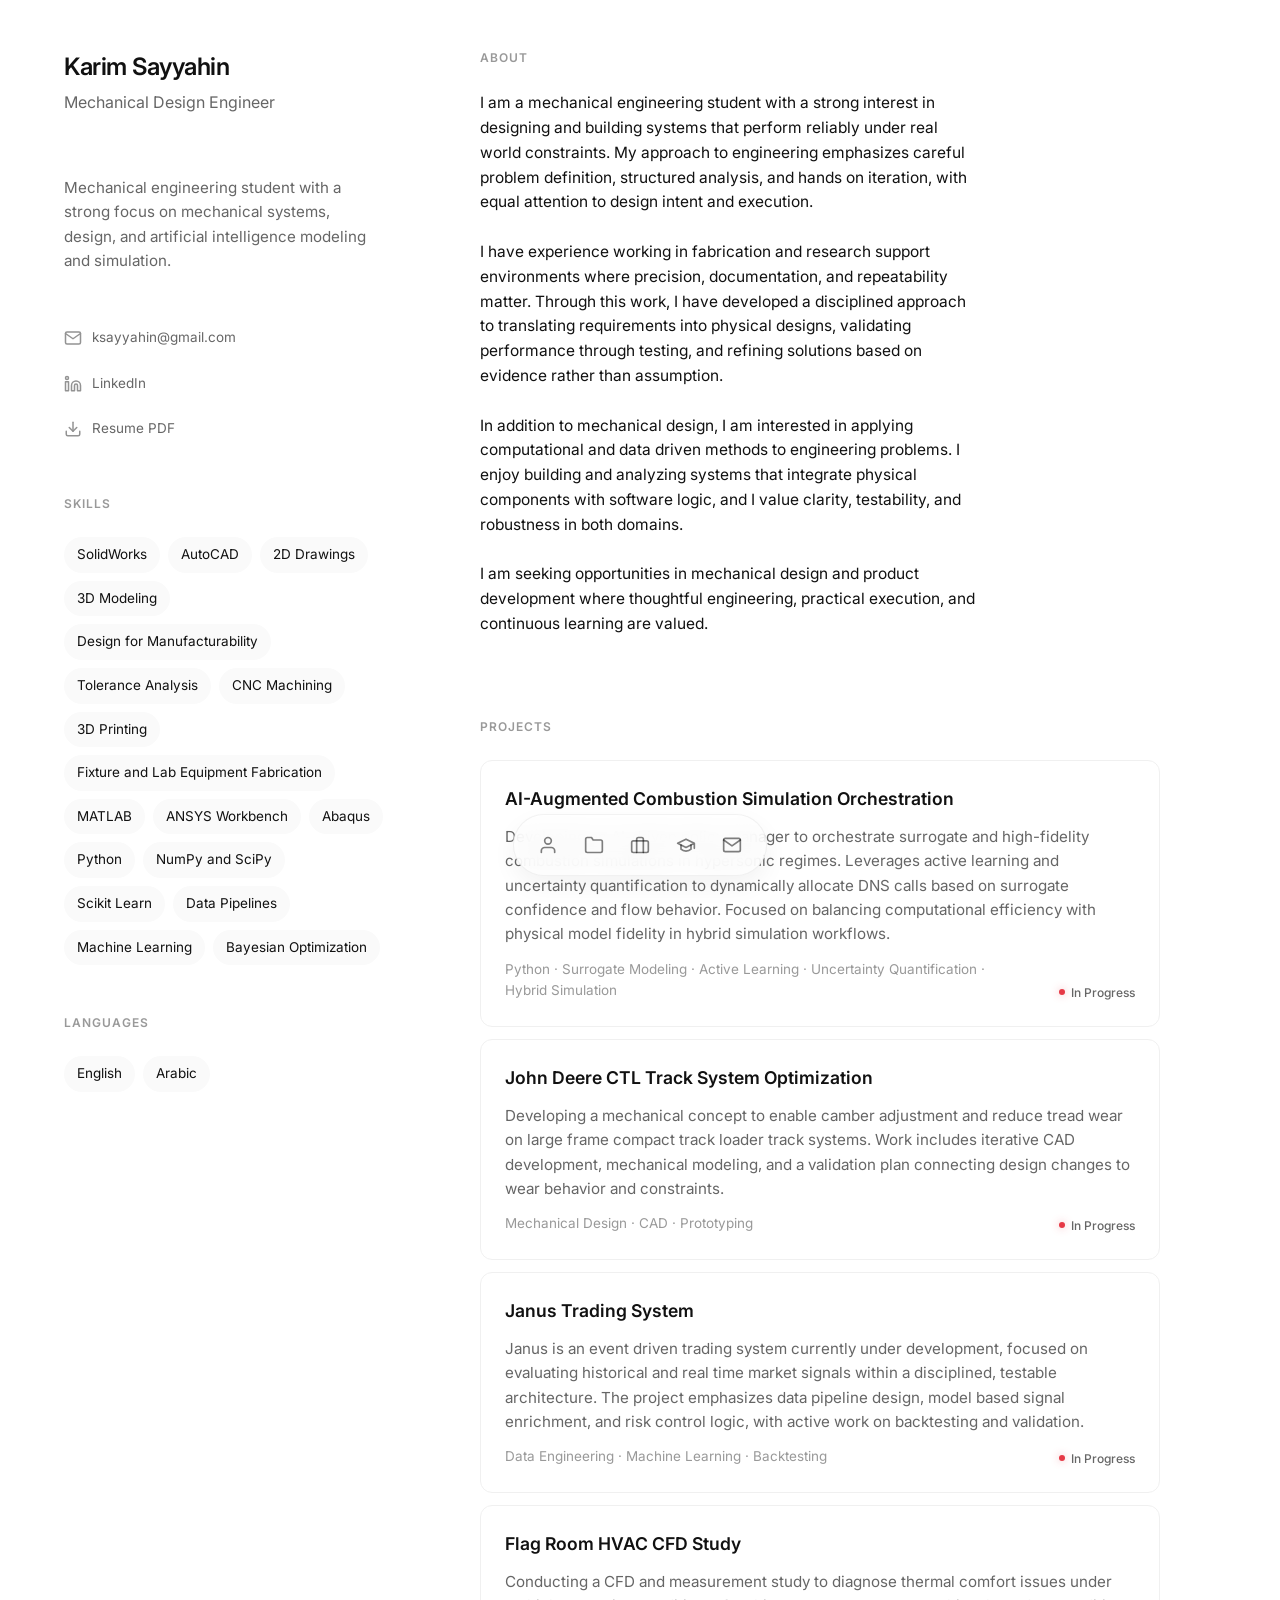
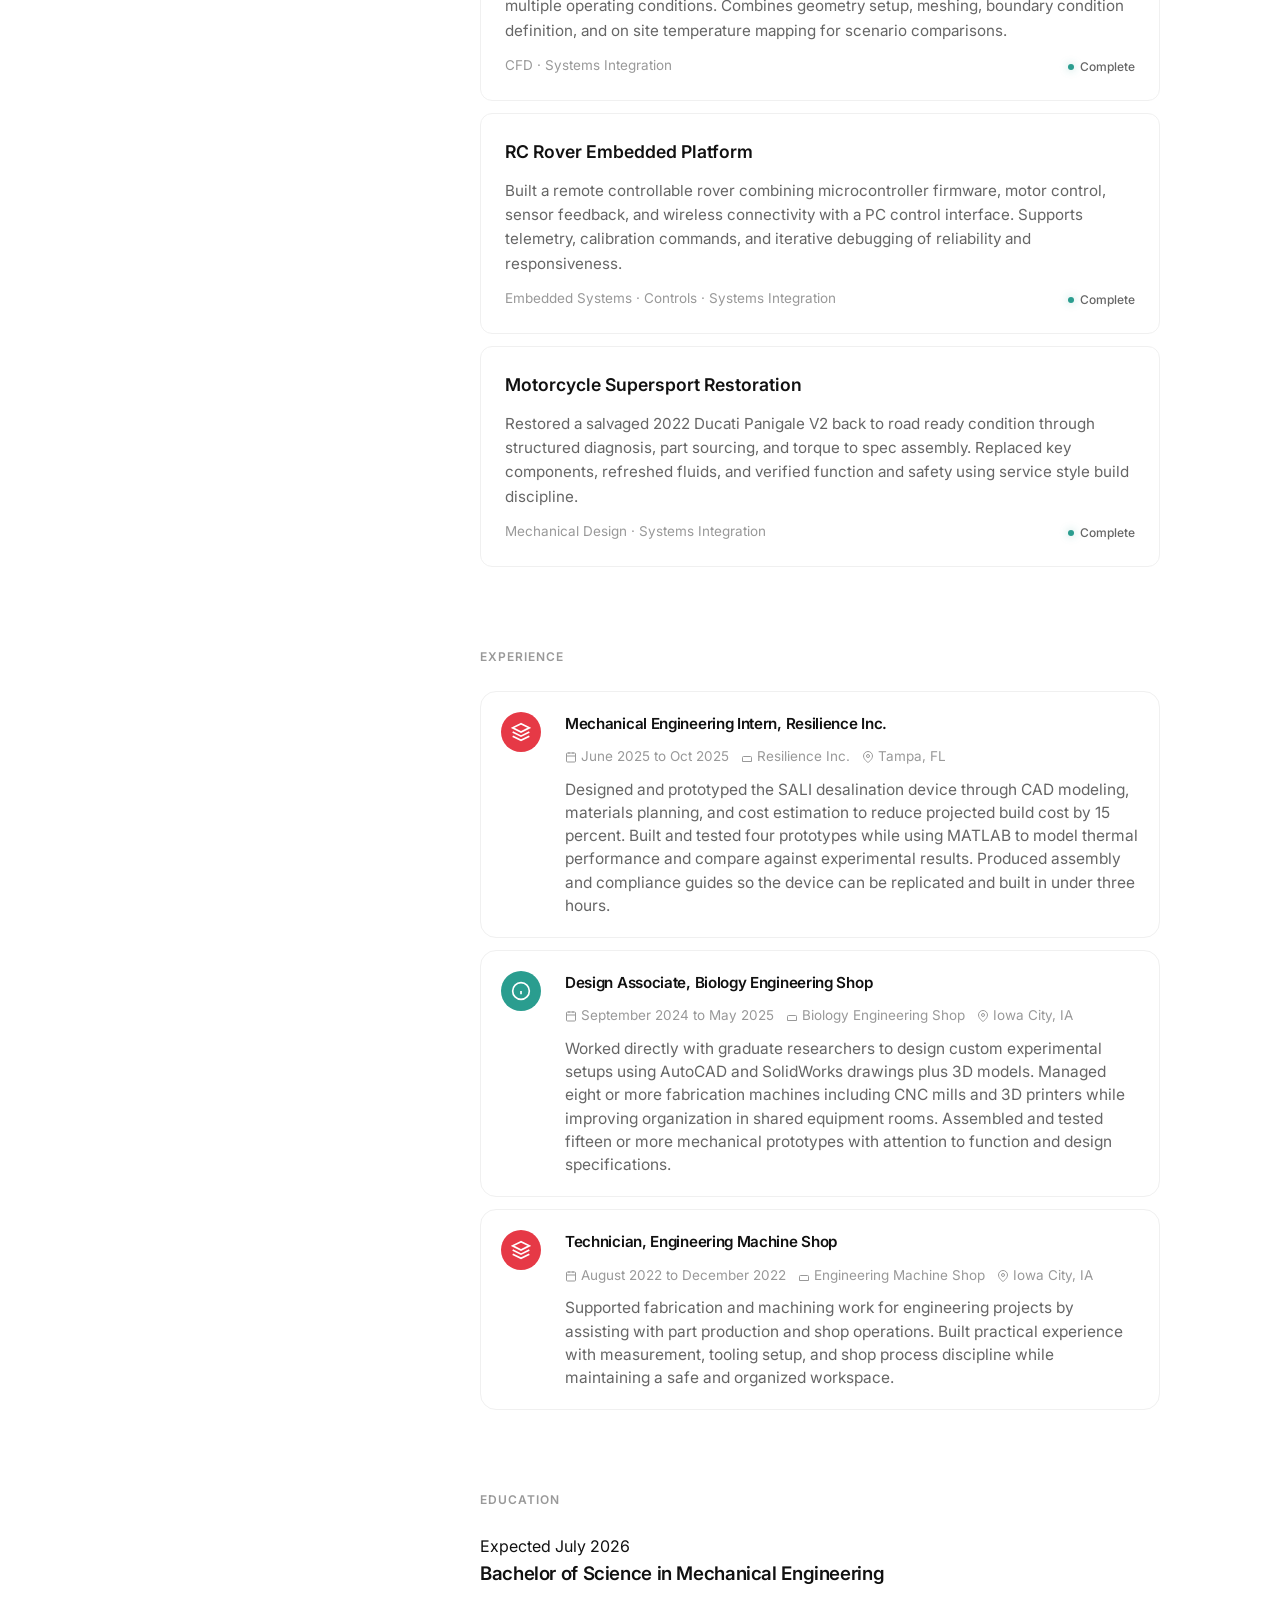
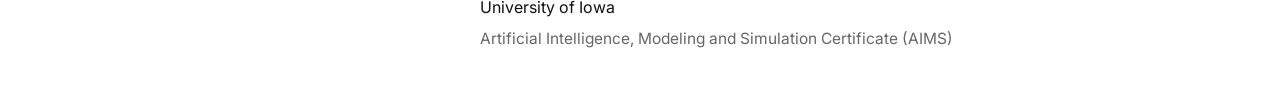
==== index.html @ ca42a752 "feat: add Janus Trading System project page" ====
<!DOCTYPE html>
<html lang="en">

<head>
  <meta charset="UTF-8">
  <meta name="viewport" content="width=device-width, initial-scale=1.0">
  <title>Karim Sayyahin | Mechanical Engineering Portfolio</title>


  <link rel="preconnect" href="https://fonts.googleapis.com">
  <link rel="preconnect" href="https://fonts.gstatic.com" crossorigin>


  <link href="https://fonts.googleapis.com/css2?family=Inter:wght@400;500;600&display=swap" rel="stylesheet">


  <link rel="icon" type="image/x-icon" href="favicon.ico">
  <link rel="icon" type="image/png" sizes="32x32" href="favicon-32.png">
  <link rel="apple-touch-icon" href="apple-touch-icon.png">

  <link rel="stylesheet" href="css/styles.css">
</head>

<body>

  <div class="container">


    <header class="sidebar">
      <div class="profile-header">
        <h1>Karim Sayyahin</h1>
        <p class="profile-role">Mechanical Design Engineer</p>
      </div>

      <p class="profile-bio">
        Mechanical engineering student with a strong focus on mechanical systems, design, and artificial intelligence
        modeling and simulation.
      </p>


      <nav class="nav-links">
        <a href="mailto:ksayyahin@gmail.com" class="nav-item">
          <svg viewBox="0 0 24 24" fill="none" stroke="currentColor" stroke-width="2" stroke-linecap="round"
            stroke-linejoin="round">
            <path d="M4 4h16c1.1 0 2 .9 2 2v12c0 1.1-.9 2-2 2H4c-1.1 0-2-.9-2-2V6c0-1.1.9-2 2-2z"></path>
            <polyline points="22,6 12,13 2,6"></polyline>
          </svg>
          ksayyahin@gmail.com
        </a>
        <a href="https://www.linkedin.com/in/karim-sayyahin-71105028a" class="nav-item">
          <svg viewBox="0 0 24 24" fill="none" stroke="currentColor" stroke-width="2" stroke-linecap="round"
            stroke-linejoin="round">
            <path d="M16 8a6 6 0 0 1 6 6v7h-4v-7a2 2 0 0 0-2-2 2 2 0 0 0-2 2v7h-4v-7a6 6 0 0 1 6-6z"></path>
            <rect x="2" y="9" width="4" height="12"></rect>
            <circle cx="4" cy="4" r="2"></circle>
          </svg>
          LinkedIn
        </a>

        <a href="Karim_Sayyahin_Resume.pdf" class="nav-item" download>
          <svg viewBox="0 0 24 24" fill="none" stroke="currentColor" stroke-width="2" stroke-linecap="round"
            stroke-linejoin="round">
            <path d="M21 15v4a2 2 0 0 1-2 2H5a2 2 0 0 1-2-2v-4"></path>
            <polyline points="7 10 12 15 17 10"></polyline>
            <line x1="12" y1="15" x2="12" y2="3"></line>
          </svg>
          Resume PDF
        </a>
      </nav>


      <div class="skills-section">
        <h3 class="section-title">Skills</h3>
        <div class="tags-wrapper">
          <span class="tag">SolidWorks</span>
          <span class="tag">AutoCAD</span>
          <span class="tag">2D Drawings</span>
          <span class="tag">3D Modeling</span>
          <span class="tag">Design for Manufacturability</span>
          <span class="tag">Tolerance Analysis</span>
          <span class="tag">CNC Machining</span>
          <span class="tag">3D Printing</span>
          <span class="tag">Fixture and Lab Equipment Fabrication</span>
          <span class="tag">MATLAB</span>
          <span class="tag">ANSYS Workbench</span>
          <span class="tag">Abaqus</span>
          <span class="tag">Python</span>
          <span class="tag">NumPy and SciPy</span>
          <span class="tag">Scikit Learn</span>
          <span class="tag">Data Pipelines</span>
          <span class="tag">Machine Learning</span>
          <span class="tag">Bayesian Optimization</span>
        </div>
      </div>


      <div class="skills-section">
        <h3 class="section-title">Languages</h3>
        <div class="tags-wrapper">
          <span class="tag">English</span>
          <span class="tag">Arabic</span>
        </div>
      </div>
    </header>



    <main class="main-content">


      <section id="intro">
        <h3 class="section-title">About</h3>
        <p class="intro-lead">
          I am a mechanical engineering student with a strong interest in designing and building systems that perform
          reliably under real world constraints. My approach to engineering emphasizes careful problem definition,
          structured analysis, and hands on iteration, with equal attention to design intent and execution.<br><br>I
          have experience working in fabrication and research support environments where precision, documentation, and
          repeatability matter. Through this work, I have developed a disciplined approach to translating requirements
          into physical designs, validating performance through testing, and refining solutions based on evidence rather
          than assumption.<br><br>In addition to mechanical design, I am interested in applying computational and data
          driven methods to engineering problems. I enjoy building and analyzing systems that integrate physical
          components with software logic, and I value clarity, testability, and robustness in both domains.<br><br>I am
          seeking opportunities in mechanical design and product development where thoughtful engineering, practical
          execution, and continuous learning are valued.
        </p>
      </section>


      <section id="projects">
        <h3 class="section-title">Projects</h3>

        <div class="projects-grid">

          <a href="/projects/ai-combustion-orchestration" class="project-card">
            <div class="project-header">
              <span class="project-title">AI-Augmented Combustion Simulation Orchestration</span>
              <span class="project-year"></span>
            </div>
            <p class="project-desc">Developing an AI-driven policy manager to orchestrate surrogate and high-fidelity
              combustion simulations in hypersonic regimes. Leverages active learning and uncertainty quantification to
              dynamically allocate DNS calls based on surrogate confidence and flow behavior. Focused on balancing
              computational efficiency with physical model fidelity in hybrid simulation workflows.</p>
            <div class="project-tags">Python · Surrogate Modeling · Active Learning · Uncertainty Quantification ·
              Hybrid Simulation</div>
            <div class="project-status status-progress">
              <span class="status-dot"></span>
              In Progress
            </div>
          </a>

          <a href="#" class="project-card">
            <div class="project-header">
              <span class="project-title">John Deere CTL Track System Optimization</span>
              <span class="project-year"></span>
            </div>
            <p class="project-desc">Developing a mechanical concept to enable camber adjustment and reduce tread wear on
              large frame compact track loader track systems. Work includes iterative CAD development, mechanical
              modeling, and a validation plan connecting design changes to wear behavior and constraints.</p>
            <div class="project-tags">Mechanical Design · CAD · Prototyping</div>
            <div class="project-status status-progress">
              <span class="status-dot"></span>
              In Progress
            </div>
          </a>


          <a href="/projects/janus-trading-system" class="project-card">
            <div class="project-header">
              <span class="project-title">Janus Trading System</span>
              <span class="project-year"></span>
            </div>
            <p class="project-desc">Janus is an event driven trading system currently under development, focused on
              evaluating historical and real time market signals within a disciplined, testable architecture. The
              project emphasizes data pipeline design, model based signal enrichment, and risk control logic, with
              active work on backtesting and validation.</p>
            <div class="project-tags">Data Engineering · Machine Learning · Backtesting</div>
            <div class="project-status status-progress">
              <span class="status-dot"></span>
              In Progress
            </div>
          </a>




          <a href="#" class="project-card">
            <div class="project-header">
              <span class="project-title">Flag Room HVAC CFD Study</span>
              <span class="project-year"></span>
            </div>
            <p class="project-desc">Conducting a CFD and measurement study to diagnose thermal comfort issues under
              multiple operating conditions. Combines geometry setup, meshing, boundary condition definition, and on
              site temperature mapping for scenario comparisons.</p>
            <div class="project-tags">CFD · Systems Integration</div>
            <div class="project-status status-complete">
              <span class="status-dot"></span>
              Complete
            </div>
          </a>


          <a href="#" class="project-card">
            <div class="project-header">
              <span class="project-title">RC Rover Embedded Platform</span>
              <span class="project-year"></span>
            </div>
            <p class="project-desc">Built a remote controllable rover combining microcontroller firmware, motor control,
              sensor feedback, and wireless connectivity with a PC control interface. Supports telemetry, calibration
              commands, and iterative debugging of reliability and responsiveness.</p>
            <div class="project-tags">Embedded Systems · Controls · Systems Integration</div>
            <div class="project-status status-complete">
              <span class="status-dot"></span>
              Complete
            </div>
          </a>


          <a href="#" class="project-card">
            <div class="project-header">
              <span class="project-title">Motorcycle Supersport Restoration</span>
              <span class="project-year"></span>
            </div>
            <p class="project-desc">Restored a salvaged 2022 Ducati Panigale V2 back to road ready condition through
              structured diagnosis, part sourcing, and torque to spec assembly. Replaced key components, refreshed
              fluids, and verified function and safety using service style build discipline.</p>
            <div class="project-tags">Mechanical Design · Systems Integration</div>
            <div class="project-status status-complete">
              <span class="status-dot"></span>
              Complete
            </div>
          </a>
        </div>
      </section>


      <section id="experience">
        <h3 class="section-title">Experience</h3>

        <div class="experience-group">

          <div class="experience-card">
            <div class="exp-icon" style="background: #e63946; color: white;">

              <svg width="20" height="20" viewBox="0 0 24 24" fill="none" stroke="currentColor" stroke-width="2">
                <path d="M12 2L2 7l10 5 10-5-10-5zM2 17l10 5 10-5M2 12l10 5 10-5" />
              </svg>
            </div>
            <div class="exp-content">
              <div class="exp-header">
                <h3>Mechanical Engineering Intern, Resilience Inc.</h3>
              </div>
              <div class="exp-meta">
                <span>
                  <svg width="12" height="12" viewBox="0 0 24 24" fill="none" stroke="currentColor" stroke-width="2">
                    <rect x="3" y="4" width="18" height="18" rx="2" ry="2"></rect>
                    <line x1="16" y1="2" x2="16" y2="6"></line>
                    <line x1="8" y1="2" x2="8" y2="6"></line>
                    <line x1="3" y1="10" x2="21" y2="10"></line>
                  </svg>
                  June 2025 to Oct 2025
                </span>
                <span>
                  <svg width="12" height="12" viewBox="0 0 24 24" fill="none" stroke="currentColor" stroke-width="2">
                    <path d="M3 21h18v-8a2 2 0 0 0-2-2H5a2 2 0 0 0-2 2v8z"></path>
                  </svg>
                  Resilience Inc.
                </span>
                <span>
                  <svg width="12" height="12" viewBox="0 0 24 24" fill="none" stroke="currentColor" stroke-width="2">
                    <path d="M21 10c0 7-9 13-9 13s-9-6-9-13a9 9 0 0 1 18 0z"></path>
                    <circle cx="12" cy="10" r="3"></circle>
                  </svg>
                  Tampa, FL
                </span>
              </div>
              <p class="exp-description">Designed and prototyped the SALI desalination device through CAD modeling,
                materials planning, and cost estimation to reduce projected build cost by 15 percent. Built and tested
                four prototypes while using MATLAB to model thermal performance and compare against experimental
                results. Produced assembly and compliance guides so the device can be replicated and built in under
                three hours.</p>
            </div>
          </div>


          <div class="experience-card">
            <div class="exp-icon" style="background: #2a9d8f; color: white;">
              <svg width="20" height="20" viewBox="0 0 24 24" fill="none" stroke="currentColor" stroke-width="2">
                <circle cx="12" cy="12" r="10"></circle>
                <path d="M12 16v-4M12 8h.01"></path>
              </svg>
            </div>
            <div class="exp-content">
              <div class="exp-header">
                <h3>Design Associate, Biology Engineering Shop</h3>
              </div>
              <div class="exp-meta">
                <span>
                  <svg width="12" height="12" viewBox="0 0 24 24" fill="none" stroke="currentColor" stroke-width="2">
                    <rect x="3" y="4" width="18" height="18" rx="2" ry="2"></rect>
                    <line x1="16" y1="2" x2="16" y2="6"></line>
                    <line x1="8" y1="2" x2="8" y2="6"></line>
                    <line x1="3" y1="10" x2="21" y2="10"></line>
                  </svg>
                  September 2024 to May 2025
                </span>
                <span>
                  <svg width="12" height="12" viewBox="0 0 24 24" fill="none" stroke="currentColor" stroke-width="2">
                    <path d="M3 21h18v-8a2 2 0 0 0-2-2H5a2 2 0 0 0-2 2v8z"></path>
                  </svg>
                  Biology Engineering Shop
                </span>
                <span>
                  <svg width="12" height="12" viewBox="0 0 24 24" fill="none" stroke="currentColor" stroke-width="2">
                    <path d="M21 10c0 7-9 13-9 13s-9-6-9-13a9 9 0 0 1 18 0z"></path>
                    <circle cx="12" cy="10" r="3"></circle>
                  </svg>
                  Iowa City, IA
                </span>
              </div>
              <p class="exp-description">Worked directly with graduate researchers to design custom experimental setups
                using AutoCAD and SolidWorks drawings plus 3D models. Managed eight or more fabrication machines
                including CNC mills and 3D printers while improving organization in shared equipment rooms. Assembled
                and tested fifteen or more mechanical prototypes with attention to function and design specifications.
              </p>
            </div>
          </div>


          <div class="experience-card">
            <div class="exp-icon" style="background: #e63946; color: white;">
              <svg width="20" height="20" viewBox="0 0 24 24" fill="none" stroke="currentColor" stroke-width="2">
                <path d="M12 2L2 7l10 5 10-5-10-5zM2 17l10 5 10-5M2 12l10 5 10-5" />
              </svg>
            </div>
            <div class="exp-content">
              <div class="exp-header">
                <h3>Technician, Engineering Machine Shop</h3>
              </div>
              <div class="exp-meta">
                <span>
                  <svg width="12" height="12" viewBox="0 0 24 24" fill="none" stroke="currentColor" stroke-width="2">
                    <rect x="3" y="4" width="18" height="18" rx="2" ry="2"></rect>
                    <line x1="16" y1="2" x2="16" y2="6"></line>
                    <line x1="8" y1="2" x2="8" y2="6"></line>
                    <line x1="3" y1="10" x2="21" y2="10"></line>
                  </svg>
                  August 2022 to December 2022
                </span>
                <span>
                  <svg width="12" height="12" viewBox="0 0 24 24" fill="none" stroke="currentColor" stroke-width="2">
                    <path d="M3 21h18v-8a2 2 0 0 0-2-2H5a2 2 0 0 0-2 2v8z"></path>
                  </svg>
                  Engineering Machine Shop
                </span>
                <span>
                  <svg width="12" height="12" viewBox="0 0 24 24" fill="none" stroke="currentColor" stroke-width="2">
                    <path d="M21 10c0 7-9 13-9 13s-9-6-9-13a9 9 0 0 1 18 0z"></path>
                    <circle cx="12" cy="10" r="3"></circle>
                  </svg>
                  Iowa City, IA
                </span>
              </div>
              <p class="exp-description">Supported fabrication and machining work for engineering projects by assisting
                with part production and shop operations. Built practical experience with measurement, tooling setup,
                and shop process discipline while maintaining a safe and organized workspace.</p>
            </div>
          </div>
        </div>
      </section>


      <section id="education">
        <h3 class="section-title">Education</h3>

        <div class="experience-group">
          <div class="experience-item">
            <div class="exp-date">Expected July 2026</div>
            <div class="exp-content">
              <h3>Bachelor of Science in Mechanical Engineering</h3>
              <p class="exp-company">University of Iowa</p>
              <p class="exp-description">Artificial Intelligence, Modeling and Simulation Certificate (AIMS)</p>
            </div>
          </div>
        </div>
      </section>

    </main>
  </div>



  <div class="floating-dock-container">
    <nav class="floating-dock">
      <a href="#intro" class="dock-item" aria-label="About">
        <svg viewBox="0 0 24 24" fill="none" stroke="currentColor" stroke-linecap="round" stroke-linejoin="round">
          <path d="M20 21v-2a4 4 0 0 0-4-4H8a4 4 0 0 0-4 4v2"></path>
          <circle cx="12" cy="7" r="4"></circle>
        </svg>
      </a>
      <a href="#projects" class="dock-item" aria-label="Projects">
        <svg viewBox="0 0 24 24" fill="none" stroke="currentColor" stroke-linecap="round" stroke-linejoin="round">
          <path d="M22 19a2 2 0 0 1-2 2H4a2 2 0 0 1-2-2V5a2 2 0 0 1 2-2h5l2 3h9a2 2 0 0 1 2 2z"></path>
        </svg>
      </a>
      <a href="#experience" class="dock-item" aria-label="Experience">
        <svg viewBox="0 0 24 24" fill="none" stroke="currentColor" stroke-linecap="round" stroke-linejoin="round">
          <rect x="2" y="7" width="20" height="14" rx="2" ry="2"></rect>
          <path d="M16 21V5a2 2 0 0 0-2-2h-4a2 2 0 0 0-2 2v16"></path>
        </svg>
      </a>

      <a href="#education" class="dock-item" aria-label="Education">
        <svg viewBox="0 0 24 24" fill="none" stroke="currentColor" stroke-linecap="round" stroke-linejoin="round">
          <path d="M22 10v6M2 10l10-5 10 5-10 5z"></path>
          <path d="M6 12v5c3 3 9 3 12 0v-5"></path>
        </svg>
      </a>
      <a href="mailto:ksayyahin@gmail.com" class="dock-item" aria-label="Contact">
        <svg viewBox="0 0 24 24" fill="none" stroke="currentColor" stroke-linecap="round" stroke-linejoin="round">
          <path d="M4 4h16c1.1 0 2 .9 2 2v12c0 1.1-.9 2-2 2H4c-1.1 0-2-.9-2-2V6c0-1.1.9-2 2-2z"></path>
          <polyline points="22,6 12,13 2,6"></polyline>
        </svg>
      </a>
    </nav>
  </div>

  <script src="js/script.js"></script>

</body>

</html>
---- css/styles.css ----
:root {
    /* Dark Mode (Default / ResumX Style) */
    --bg-color: #050505;
    /* Blacker background */
    --text-primary: #ffffff;
    /* Pure white text */
    --text-secondary: #999999;
    --text-tertiary: #666666;

    --border-color: #222222;
    --card-bg: #0a0a0a;
    --card-hover: #141414;

    --accent-color: #ffffff;

    --font-sans: 'Inter', -apple-system, BlinkMacSystemFont, "Segoe UI", Roboto, sans-serif;

    /* Spacing System */
    --space-xs: 4px;
    --space-sm: 12px;
    --space-md: 24px;
    --space-lg: 48px;
    --space-xl: 96px;

    --sidebar-width: 320px;
    --content-max-width: 680px;
    /* Tighter reading measure */
    --page-max-width: 1200px;
}

@media (prefers-color-scheme: light) {
    :root {
        --bg-color: #ffffff;
        --text-primary: #111111;
        --text-secondary: #666666;
        --text-tertiary: #999999;

        --border-color: #f0f0f0;
        --card-bg: #ffffff;
        --card-hover: #fafafa;

        --accent-color: #000000;
    }
}

/* Reset & Base */
*,
*::before,
*::after {
    margin: 0;
    padding: 0;
    box-sizing: border-box;
}

html {
    scroll-behavior: smooth;
    font-size: 16px;
}

body {
    font-family: var(--font-sans);
    background-color: var(--bg-color);
    color: var(--text-primary);
    line-height: 1.6;
    -webkit-font-smoothing: antialiased;
    -moz-osx-font-smoothing: grayscale;
}

a {
    color: inherit;
    text-decoration: none;
    transition: color 0.2s ease;
}

/* Layout Grid */
.container {
    max-width: var(--page-max-width);
    margin: 0 auto;
    padding: var(--space-lg) var(--space-md);

    display: grid;
    grid-template-columns: var(--sidebar-width) 1fr;
    gap: var(--space-xl);
    align-items: start;
}

/* Typography Helpers */
h1,
h2,
h3,
h4 {
    font-weight: 600;
    letter-spacing: -0.02em;
    color: var(--text-primary);
}

.text-subtle {
    color: var(--text-secondary);
}

.text-small {
    font-size: 0.875rem;
}

/* 
  Left Sidebar 
  Fixed positioning on Desktop
*/
.sidebar {
    position: sticky;
    top: var(--space-lg);
    display: flex;
    flex-direction: column;
    gap: var(--space-lg);
}

.profile-header h1 {
    font-size: 1.5rem;
    /* 24px */
    margin-bottom: var(--space-xs);
}

.profile-role {
    font-size: 1rem;
    color: var(--text-secondary);
    margin-bottom: var(--space-sm);
}

.profile-bio {
    font-size: 0.95rem;
    color: var(--text-secondary);
    line-height: 1.6;
}

/* Navigation / Contacts */
.nav-links {
    display: flex;
    flex-direction: column;
    gap: var(--space-sm);
}

.nav-item {
    display: flex;
    align-items: center;
    gap: 10px;
    font-size: 13.5px;
    color: var(--text-secondary);
    padding: 6px 0;
}

.nav-item:hover {
    color: var(--text-primary);
}

.nav-item svg {
    width: 18px;
    height: 18px;
    opacity: 0.7;
}

/* Skills Tags */
.section-title {
    font-size: 0.75rem;
    text-transform: uppercase;
    letter-spacing: 0.08em;
    color: var(--text-tertiary);
    font-weight: 600;
    margin-bottom: var(--space-md);
}

.tags-wrapper {
    display: flex;
    flex-wrap: wrap;
    gap: 8px;
}

.tag {
    font-size: 13.5px;
    padding: 6px 12px;
    border-radius: 99px;
    /* Pill shape */
    background: var(--card-hover);
    color: var(--text-primary);
    border: 1px solid transparent;
    transition: all 0.2s ease;
}

.tag:hover {
    border-color: var(--border-color);
}

/* 
  Main Content Area 
*/
.main-content {
    display: flex;
    flex-direction: column;
    gap: 80px;
    /* Big spacing between major sections */
    max-width: var(--content-max-width);
}

/* Intro Section */
.intro-lead {
    font-size: 15.5px;
    /* ~11.5pt */
    line-height: 1.6;
    color: var(--text-primary);
    font-weight: 400;
    max-width: 500px;
}

/* Projects Grid (The "Bento" look) */
.projects-grid {
    display: grid;
    grid-template-columns: 1fr;
    gap: var(--space-sm);
}

.project-card {
    display: block;
    padding: var(--space-md);
    background: var(--card-bg);
    border: 1px solid var(--border-color);
    border-radius: 12px;
    transition: all 0.2s cubic-bezier(0.16, 1, 0.3, 1);
    position: relative;
    overflow: hidden;
}

.project-card:hover {
    background: var(--card-hover);
    transform: translateY(-2px);
    border-color: var(--text-tertiary);
}

.project-header {
    display: flex;
    justify-content: space-between;
    align-items: flex-start;
    margin-bottom: var(--space-sm);
}

.project-title {
    font-size: 1.1rem;
    font-weight: 600;
}

.project-year {
    font-size: 13.5px;
    color: var(--text-tertiary);
    font-variant-numeric: tabular-nums;
}

.project-desc {
    font-size: 0.95rem;
    color: var(--text-secondary);
    margin-bottom: var(--space-sm);
}

.project-tags {
    font-size: 13.5px;
    color: var(--text-tertiary);
    margin-right: 120px;
    /* Make space for the status indicator */
}

/* Project Status Indicator */
.project-status {
    position: absolute;
    bottom: var(--space-md);
    right: var(--space-md);
    display: flex;
    align-items: center;
    gap: 6px;
    font-size: 12px;
    font-weight: 500;
    color: var(--text-secondary);
}

.status-dot {
    width: 6px;
    height: 6px;
    border-radius: 50%;
}

.status-complete .status-dot {
    background-color: #2a9d8f;
    /* Greenish/Teal */
    box-shadow: 0 0 8px rgba(42, 157, 143, 0.4);
}

.status-progress .status-dot {
    background-color: #e63946;
    /* Red */
    box-shadow: 0 0 8px rgba(230, 57, 70, 0.4);
}

/* Experience List (Redesigned as Cards) */
.experience-group {
    display: flex;
    flex-direction: column;
    gap: var(--space-sm);
}

.experience-card {
    display: flex;
    gap: var(--space-md);
    padding: 20px;
    background: var(--card-bg);
    border: 1px solid var(--border-color);
    border-radius: 16px;
    transition: all 0.2s cubic-bezier(0.16, 1, 0.3, 1);
}

.experience-card:hover {
    background: var(--card-hover);
    border-color: var(--text-tertiary);
}

.exp-icon {
    width: 40px;
    height: 40px;
    border-radius: 50%;
    background-color: #1a1a1a;
    display: flex;
    align-items: center;
    justify-content: center;
    flex-shrink: 0;
    font-size: 1.2rem;
}

.exp-content {
    flex: 1;
    display: flex;
    flex-direction: column;
    gap: 6px;
}

.exp-header h3 {
    font-size: 0.95rem;
    /* Adjusted to match template hierarchy */
    font-weight: 600;
    margin-bottom: 4px;
}

.exp-meta {
    display: flex;
    align-items: center;
    flex-wrap: wrap;
    gap: 12px;
    font-size: 13.5px;
    color: var(--text-tertiary);
    margin-bottom: 4px;
}

.exp-meta span {
    display: flex;
    align-items: center;
    gap: 4px;
}

.exp-description {
    font-size: 15.5px;
    /* ~11.5pt */
    color: var(--text-secondary);
    line-height: 1.5;
}

/* Mobile Responsive */
@media (max-width: 850px) {
    .container {
        grid-template-columns: 1fr;
        gap: var(--space-lg);
        padding: var(--space-md);
    }

    .sidebar {
        position: relative;
        top: 0;
        border-bottom: 1px solid var(--border-color);
        padding-bottom: var(--space-lg);
    }

    .experience-item {
        grid-template-columns: 1fr;
        /* Stack date on top */
        gap: 8px;
    }
}

/* 
  Floating Dock Menu 
  - Fixed at bottom
  - Glassmorphism effect
  - iOS/MacOS style
*/

.floating-dock-container {
    position: fixed;
    bottom: 24px;
    left: 50%;
    transform: translateX(-50%);
    z-index: 1000;

    display: flex;
    align-items: center;
    gap: 8px;
    /* Spacing between social and nav */

    /* Smooth transition for hiding */
    transition: transform 0.4s cubic-bezier(0.16, 1, 0.3, 1), opacity 0.4s ease;
}

.floating-dock-container.dock-hidden {
    transform: translateX(-50%) translateY(150%);
    opacity: 0;
    pointer-events: none;
}

/* The Main Dock */
.floating-dock {
    display: flex;
    align-items: center;
    gap: 6px;

    padding: 10px 14px;
    background-color: rgba(20, 20, 20, 0.65);
    /* Dark semi-transparent */
    backdrop-filter: blur(12px);
    -webkit-backdrop-filter: blur(12px);
    border: 1px solid rgba(255, 255, 255, 0.1);
    border-radius: 99px;
    box-shadow: 0 10px 25px rgba(0, 0, 0, 0.2);
}

.dock-item {
    display: flex;
    align-items: center;
    justify-content: center;
    width: 40px;
    height: 40px;
    color: rgba(255, 255, 255, 0.6);
    border-radius: 50%;
    transition: all 0.2s cubic-bezier(0.16, 1, 0.3, 1);
    position: relative;
}

.dock-item:hover {
    background-color: rgba(255, 255, 255, 0.1);
    color: #ffffff;
    transform: translateY(-4px) scale(1.1);
}

.dock-item svg {
    width: 20px;
    height: 20px;
    stroke-width: 2px;
}

/* Tooltip on hover */
.dock-item::after {
    content: attr(aria-label);
    position: absolute;
    bottom: 100%;
    left: 50%;
    transform: translateX(-50%) translateY(-8px);
    padding: 4px 8px;
    background: #000;
    color: #fff;
    font-size: 0.75rem;
    border-radius: 4px;
    opacity: 0;
    pointer-events: none;
    transition: opacity 0.2s;
    white-space: nowrap;
    margin-bottom: 8px;
}

.dock-item:hover::after {
    opacity: 1;
}

/* Active State indicator */
.dock-item.active {
    color: #fff;
    background-color: rgba(255, 255, 255, 0.15);
}

/* Light Mode Adjustments */
@media (prefers-color-scheme: light) {
    .floating-dock {
        background-color: rgba(255, 255, 255, 0.8);
        border: 1px solid rgba(0, 0, 0, 0.05);
        box-shadow: 0 10px 25px rgba(0, 0, 0, 0.05);
    }

    .dock-item {
        color: rgba(0, 0, 0, 0.5);
    }

    .dock-item:hover {
        background-color: rgba(0, 0, 0, 0.05);
        color: #000000;
    }

    .dock-item.active {
        color: #000;
        background-color: rgba(0, 0, 0, 0.08);
    }
}

/* =========================================
   Project Page Specific Styles
   ========================================= */

.project-page-container {
    max-width: 800px;
    margin: 0 auto;
    padding: var(--space-lg) var(--space-md);
    display: block;
    /* Override default container grid */
}

.project-content {
    max-width: 100%;
}

.back-link {
    display: inline-flex;
    align-items: center;
    gap: 8px;
    font-size: 14px;
    color: var(--text-secondary);
    margin-bottom: var(--space-lg);
    transition: color 0.2s;
}

.back-link:hover {
    color: var(--text-primary);
}

.back-link svg {
    width: 16px;
    height: 16px;
}

.project-hero {
    margin-bottom: var(--space-lg);
}

.hero-header {
    margin-bottom: var(--space-md);
}

.hero-header h1 {
    font-size: 2.5rem;
    margin-bottom: var(--space-xs);
    line-height: 1.2;
}

.project-subtitle {
    font-size: 1.25rem;
    color: var(--text-secondary);
    margin-bottom: var(--space-sm);
    font-weight: 500;
}

.project-meta-info {
    display: flex;
    gap: 16px;
    align-items: center;
    font-size: 14px;
    color: var(--text-tertiary);
}

.meta-status {
    display: flex;
    align-items: center;
    gap: 6px;
    font-weight: 500;
}

.architecture-diagram-placeholder {
    margin: var(--space-lg) 0;
}

.placeholder-box {
    width: 100%;
    height: 300px;
    background: var(--card-bg);
    border: 1px dashed var(--border-color);
    border-radius: 12px;
    display: flex;
    align-items: center;
    justify-content: center;
    color: var(--text-tertiary);
    font-size: 14px;
    margin-bottom: var(--space-xs);
}

.placeholder-caption {
    font-size: 13px;
    color: var(--text-tertiary);
    text-align: center;
}

.project-section {
    margin-bottom: var(--space-lg);
}

.project-text {
    font-size: 1.05rem;
    color: var(--text-secondary);
    line-height: 1.7;
    margin-bottom: var(--space-md);
}

.architecture-list {
    display: flex;
    flex-direction: column;
    gap: var(--space-md);
    margin-top: var(--space-md);
}

.arch-step {
    display: flex;
    gap: var(--space-md);
    background: var(--card-bg);
    padding: var(--space-md);
    border-radius: 12px;
    border: 1px solid var(--border-color);
}

.arch-number {
    font-size: 1.5rem;
    font-weight: 700;
    color: var(--border-color);
    /* Subtle number */
    line-height: 1;
}

.arch-detail strong {
    display: block;
    font-size: 1.1rem;
    color: var(--text-primary);
    margin-bottom: 8px;
}

.arch-detail p {
    font-size: 15px;
    color: var(--text-secondary);
    margin: 0;
}

.components-grid {
    display: grid;
    grid-template-columns: repeat(auto-fit, minmax(280px, 1fr));
    gap: var(--space-sm);
}

.component-card {
    background: var(--card-bg);
    border: 1px solid var(--border-color);
    border-radius: 12px;
    padding: var(--space-md);
    transition: transform 0.2s;
}

.component-card:hover {
    transform: translateY(-2px);
    border-color: var(--text-tertiary);
}

.component-card h4 {
    font-size: 1.05rem;
    margin-bottom: 8px;
    color: var(--text-primary);
}

.component-card p {
    font-size: 14.5px;
    color: var(--text-secondary);
    margin: 0;
}

.clean-list {
    list-style: none;
    /* Removed default bullets for cleaner look as requested */
}

.clean-list li {
    font-size: 1.05rem;
    color: var(--text-secondary);
    margin-bottom: 12px;
    padding-left: 20px;
    position: relative;
}

.clean-list li::before {
    content: "•";
    position: absolute;
    left: 0;
    color: var(--text-tertiary);
}

.roadmap-layout {
    display: flex;
    flex-direction: column;
    gap: 16px;
    margin-top: var(--space-sm);
}

.roadmap-item {
    display: flex;
    align-items: flex-start;
    gap: 12px;
}

.roadmap-bullet {
    width: 8px;
    height: 8px;
    background: var(--border-color);
    border-radius: 50%;
    margin-top: 8px;
    flex-shrink: 0;
}

.roadmap-item p {
    font-size: 1.05rem;
    color: var(--text-secondary);
    margin: 0;
}

.project-cta {
    margin-top: var(--space-xl);
    margin-bottom: var(--space-xl);
    text-align: center;
}

.cta-box {
    display: inline-block;
    padding: var(--space-md) var(--space-lg);
    background: var(--card-bg);
    border: 1px solid var(--border-color);
    border-radius: 12px;
    font-size: 1.1rem;
    color: var(--text-secondary);
}
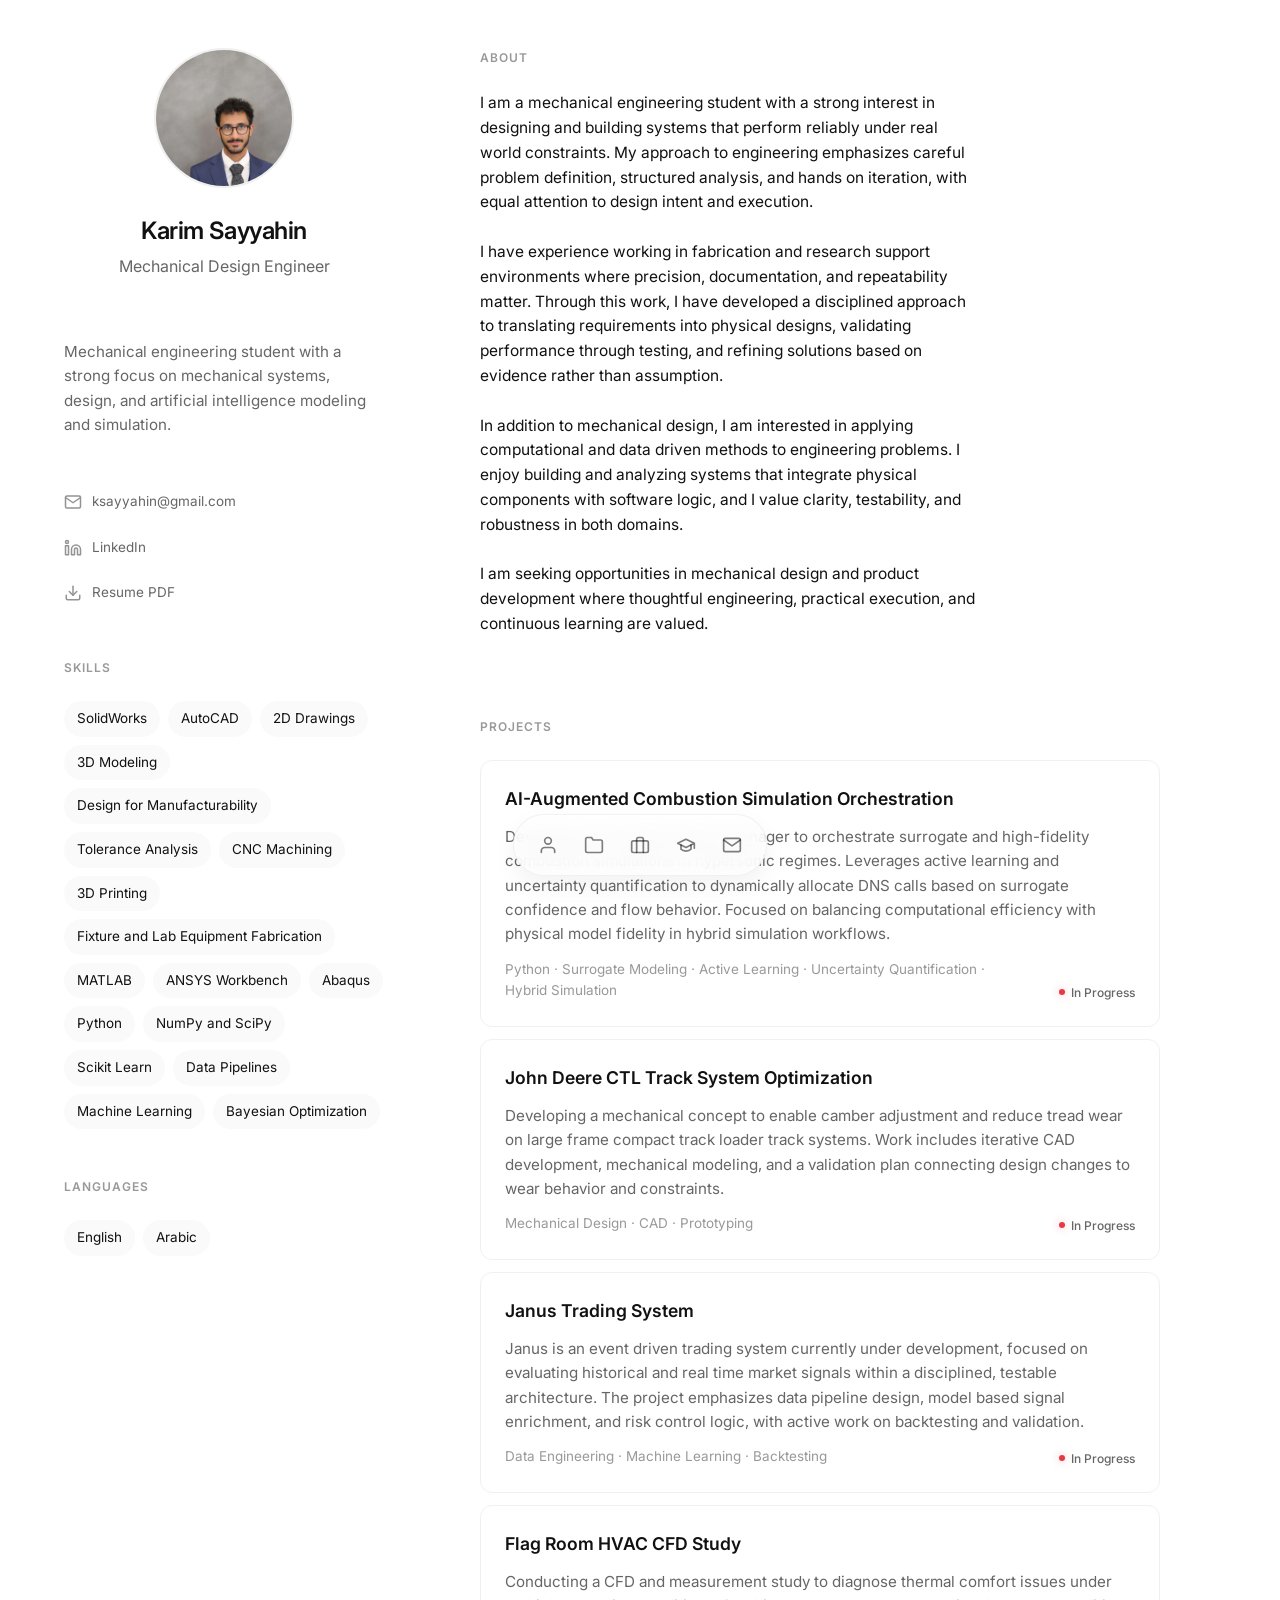
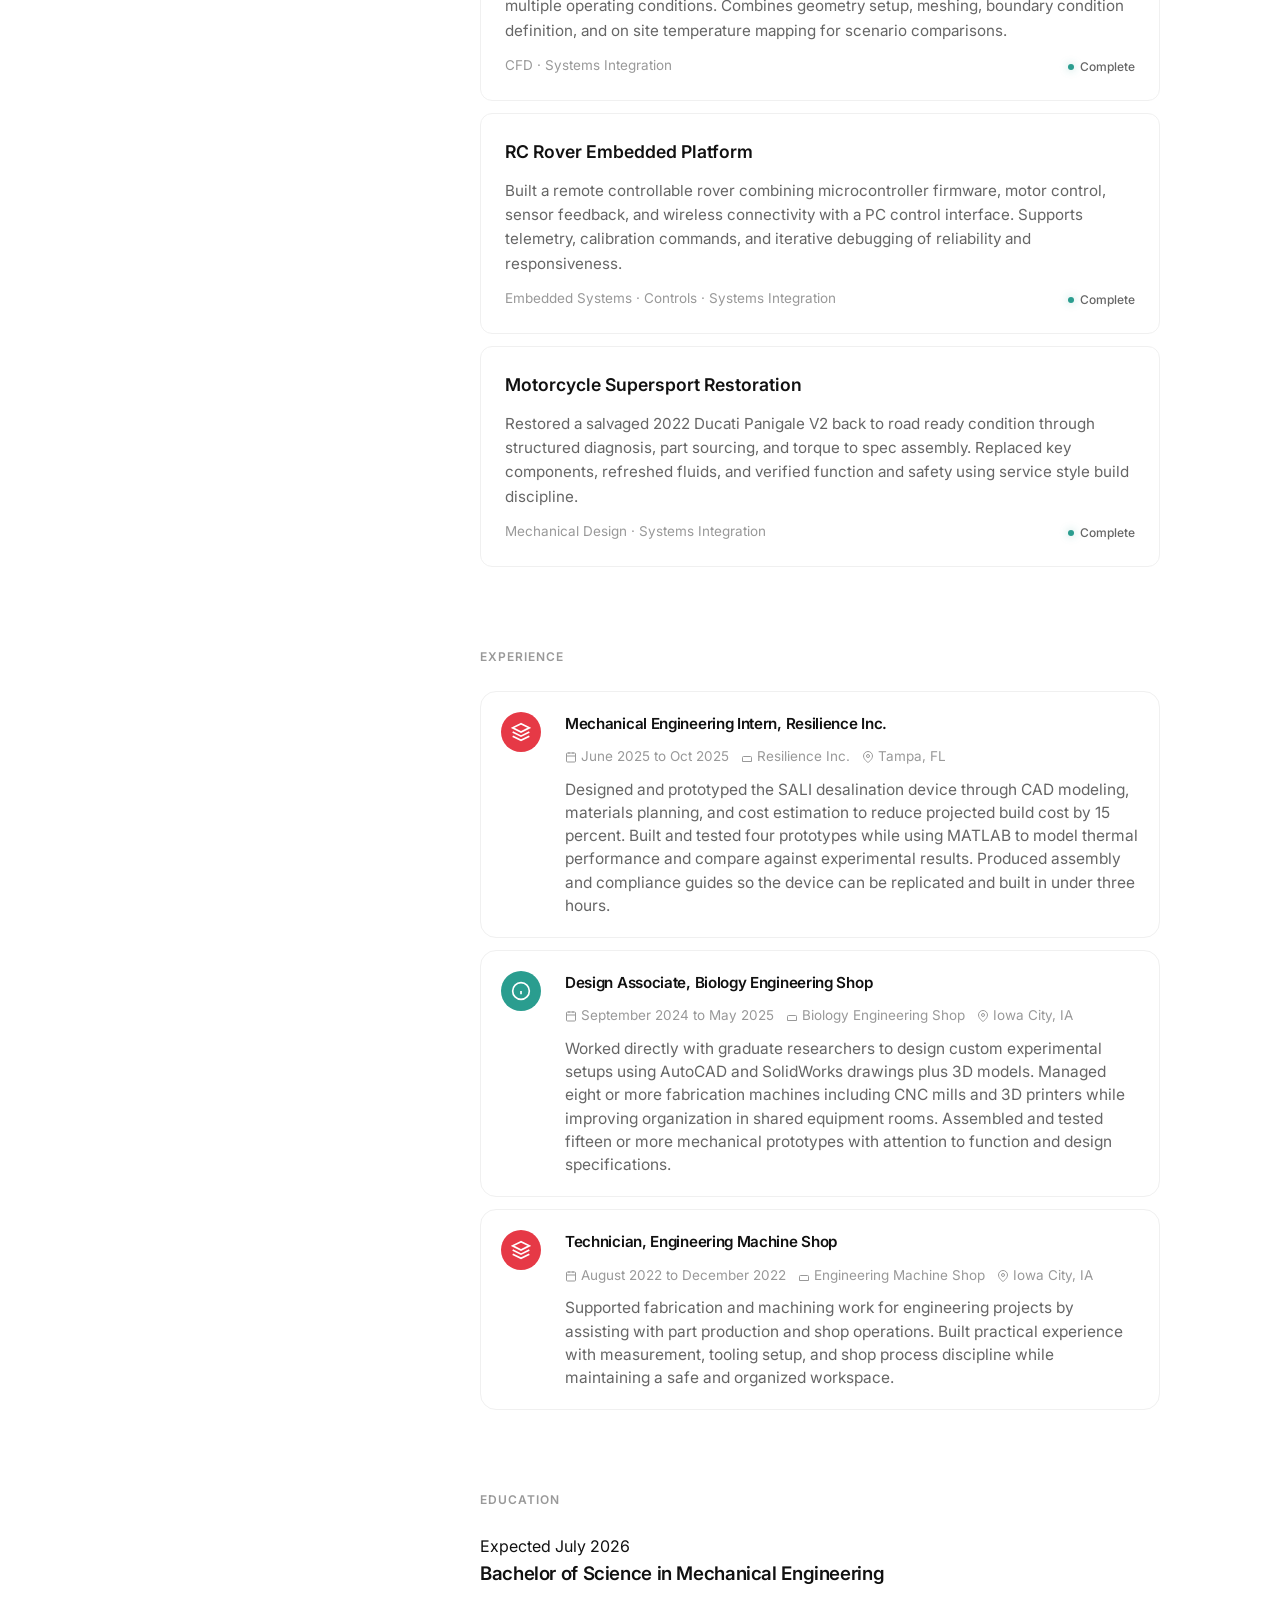
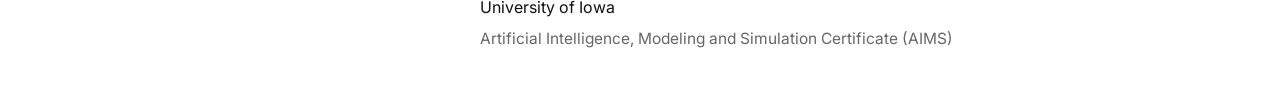
==== commit d842f3c7: "Add profile headshot to hero section" ====
--- a/index.html
+++ b/index.html
@@ -28,6 +28,7 @@
 
     <header class="sidebar">
       <div class="profile-header">
+        <img src="images/karim-headshot.webp" alt="Karim Sayyahin headshot" class="profile-image">
         <h1>Karim Sayyahin</h1>
         <p class="profile-role">Mechanical Design Engineer</p>
       </div>
--- a/css/styles.css
+++ b/css/styles.css
@@ -112,6 +112,24 @@
     display: flex;
     flex-direction: column;
     gap: var(--space-lg);
+}
+
+.profile-header {
+    display: flex;
+    flex-direction: column;
+    align-items: center;
+    /* Center align by default */
+    text-align: center;
+}
+
+.profile-image {
+    width: 140px;
+    height: 140px;
+    border-radius: 50%;
+    object-fit: cover;
+    margin-bottom: var(--space-md);
+    border: 2px solid var(--border-color);
+    /* Matches the clean geometric feel */
 }
 
 .profile-header h1 {
@@ -515,15 +533,18 @@
    ========================================= */
 
 .project-page-container {
-    max-width: 800px;
+    max-width: var(--page-max-width);
     margin: 0 auto;
     padding: var(--space-lg) var(--space-md);
-    display: block;
-    /* Override default container grid */
+    display: flex;
+    flex-direction: column;
+    align-items: center;
 }
 
 .project-content {
-    max-width: 100%;
+    max-width: var(--content-max-width);
+    width: 100%;
+    margin: 0 auto;
 }
 
 .back-link {
@@ -541,8 +562,9 @@
 }
 
 .back-link svg {
-    width: 16px;
-    height: 16px;
+    width: 16px !important;
+    height: 16px !important;
+    flex-shrink: 0;
 }
 
 .project-hero {
@@ -746,4 +768,51 @@
     border-radius: 12px;
     font-size: 1.1rem;
     color: var(--text-secondary);
+}
+
+/* Figma Embed Styling */
+.figma-embed-wrapper {
+    position: relative;
+    width: 1024px;
+    max-width: 100vw;
+    left: 50%;
+    transform: translateX(-50%);
+    min-height: 680px;
+    border-radius: 18px;
+    overflow: hidden;
+    border: 1px solid var(--border-color);
+    background: var(--card-bg);
+}
+
+.figma-embed {
+    width: 100%;
+    height: 680px;
+    border: 0;
+    display: block;
+}
+
+@media (max-width: 1040px) {
+    .figma-embed-wrapper {
+        width: 100%;
+        left: 0;
+        transform: none;
+    }
+}
+
+@media (max-width: 900px) {
+
+    .figma-embed-wrapper,
+    .figma-embed {
+        min-height: 520px;
+        height: 520px;
+    }
+}
+
+@media (max-width: 600px) {
+
+    .figma-embed-wrapper,
+    .figma-embed {
+        min-height: 420px;
+        height: 420px;
+    }
 }
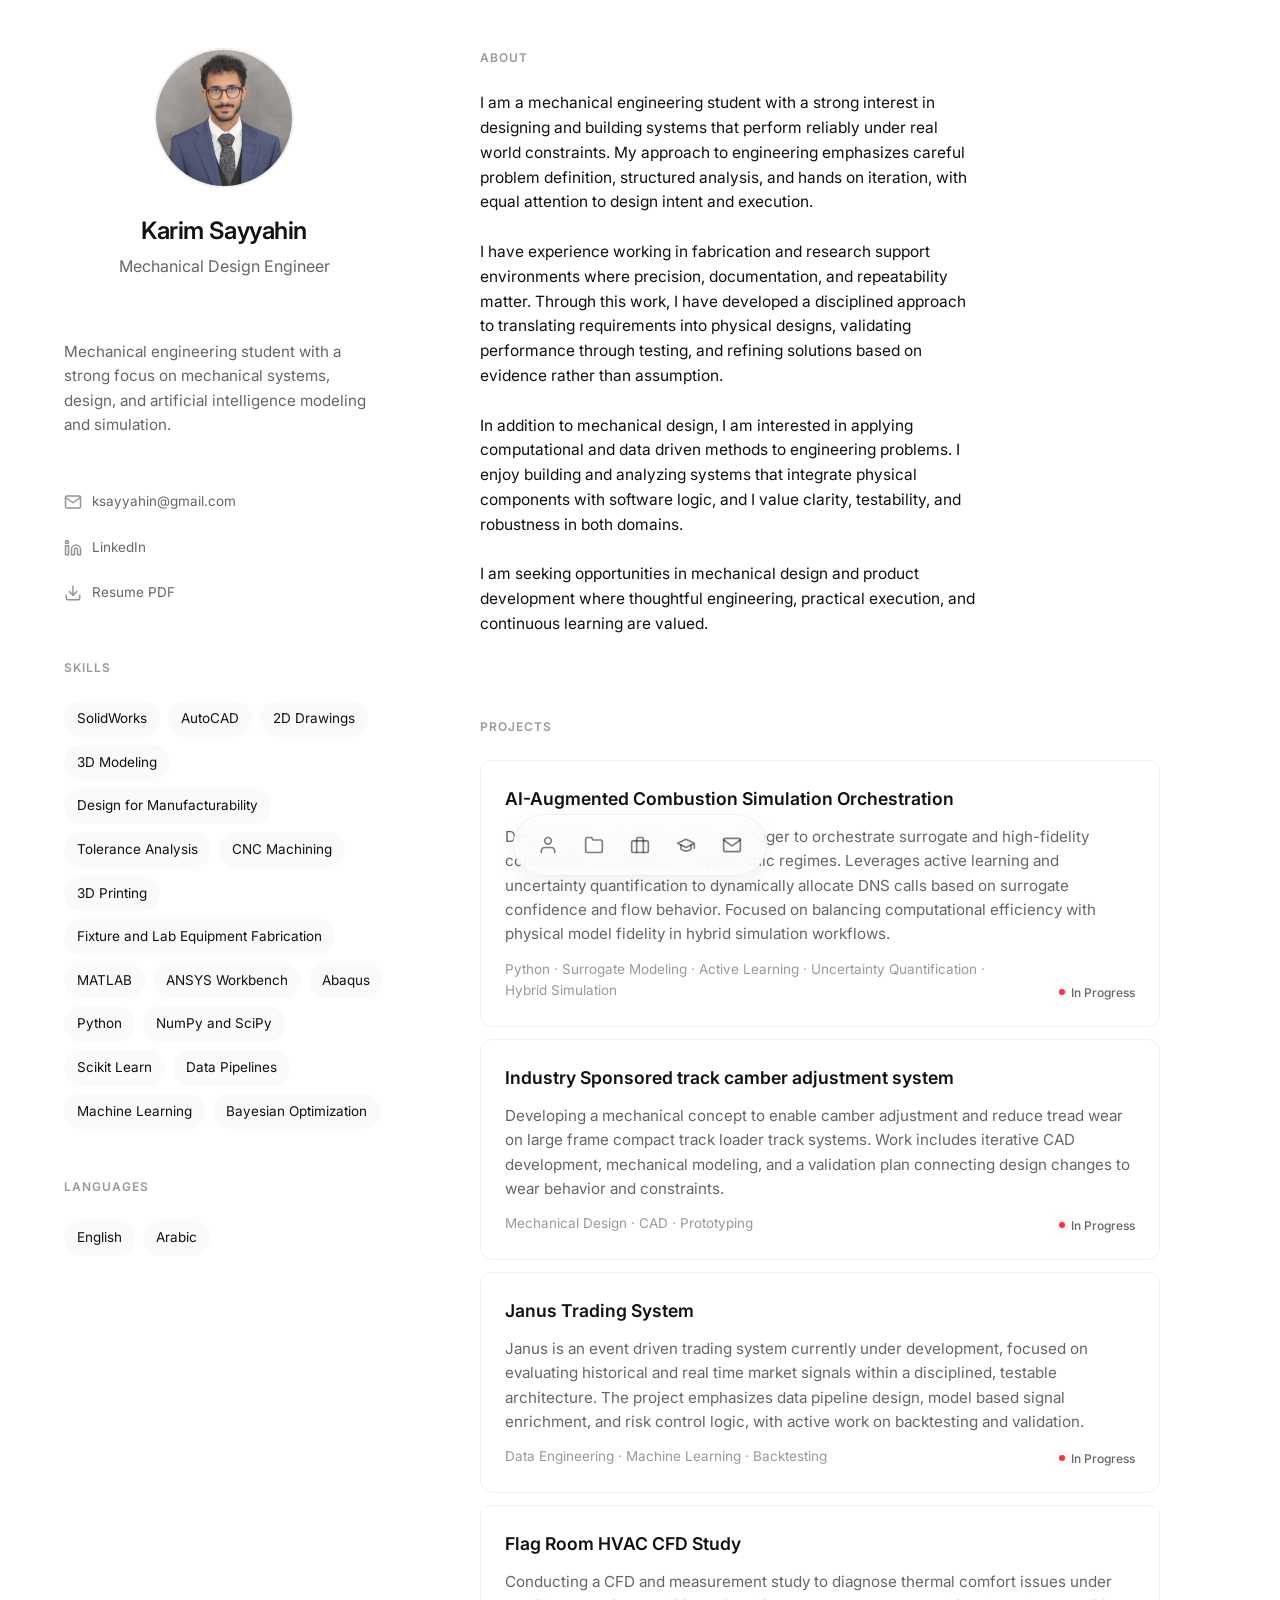
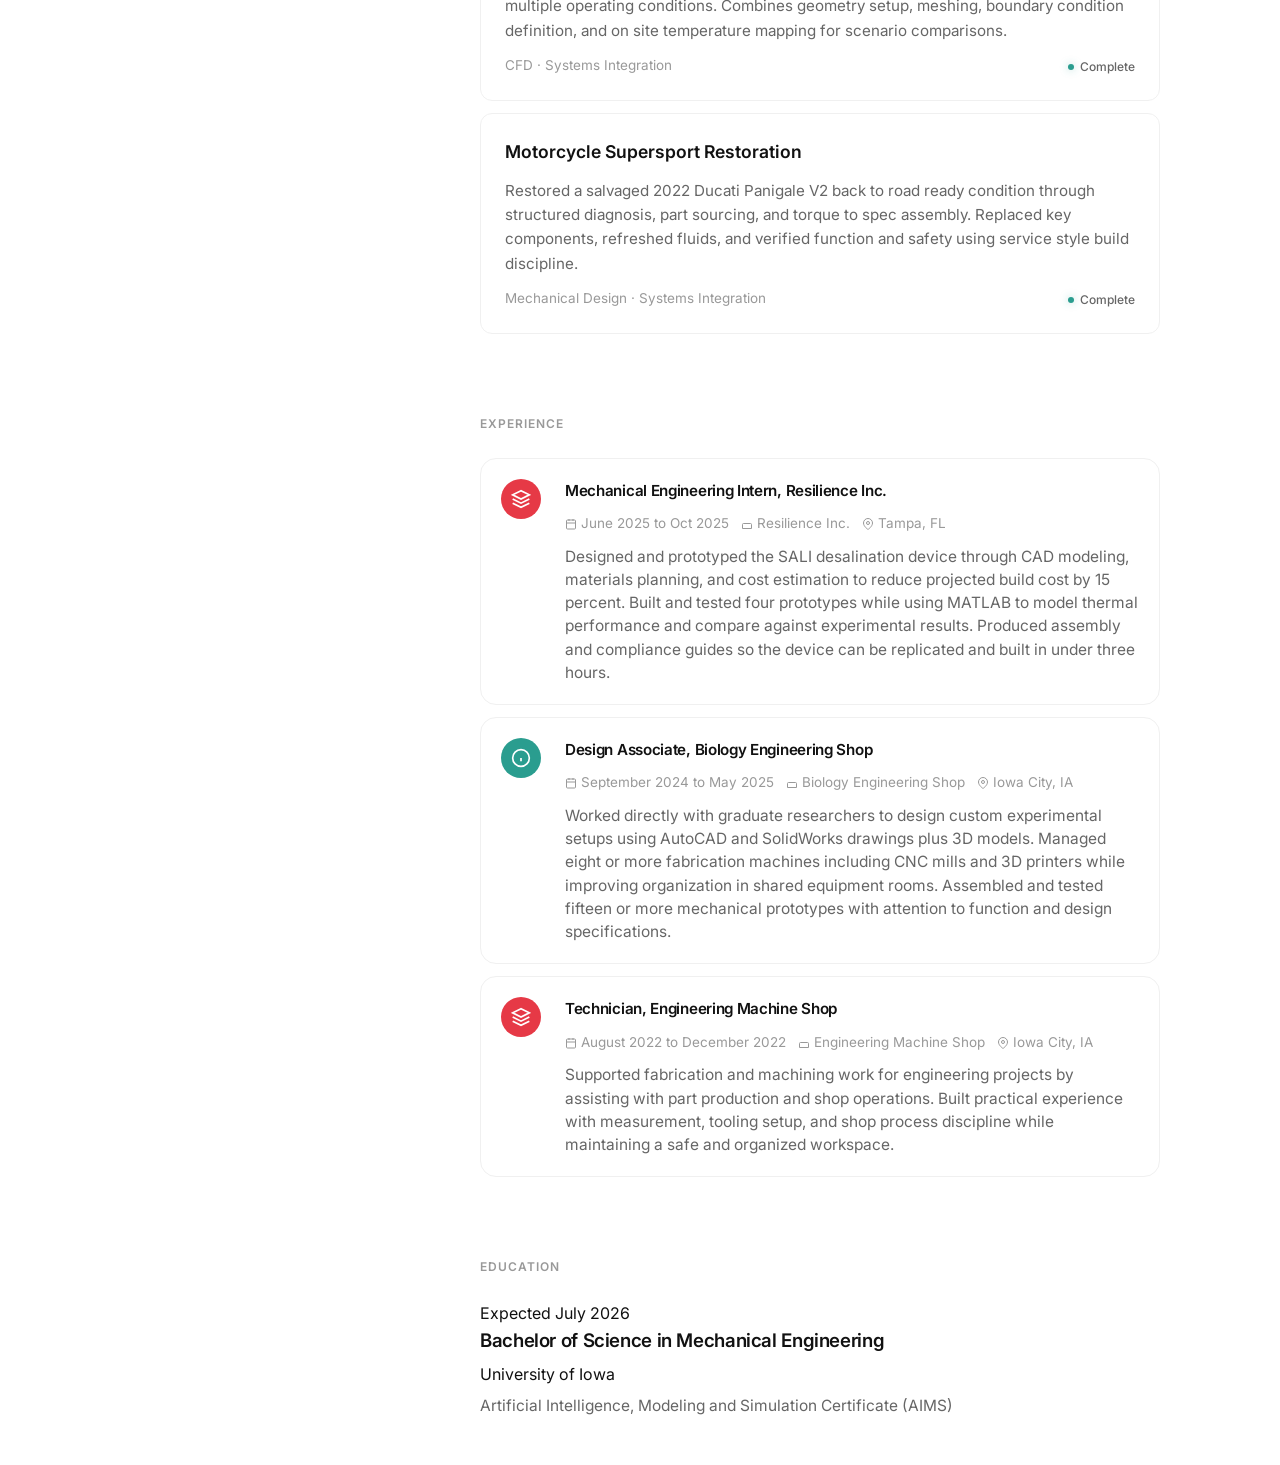
==== commit 07da1f36: "Update project title and remove RC Rover project card" ====
--- a/index.html
+++ b/index.html
@@ -151,7 +151,7 @@
 
           <a href="#" class="project-card">
             <div class="project-header">
-              <span class="project-title">John Deere CTL Track System Optimization</span>
+              <span class="project-title">Industry Sponsored track camber adjustment system</span>
               <span class="project-year"></span>
             </div>
             <p class="project-desc">Developing a mechanical concept to enable camber adjustment and reduce tread wear on
@@ -200,20 +200,7 @@
           </a>
 
 
-          <a href="#" class="project-card">
-            <div class="project-header">
-              <span class="project-title">RC Rover Embedded Platform</span>
-              <span class="project-year"></span>
-            </div>
-            <p class="project-desc">Built a remote controllable rover combining microcontroller firmware, motor control,
-              sensor feedback, and wireless connectivity with a PC control interface. Supports telemetry, calibration
-              commands, and iterative debugging of reliability and responsiveness.</p>
-            <div class="project-tags">Embedded Systems · Controls · Systems Integration</div>
-            <div class="project-status status-complete">
-              <span class="status-dot"></span>
-              Complete
-            </div>
-          </a>
+
 
 
           <a href="#" class="project-card">
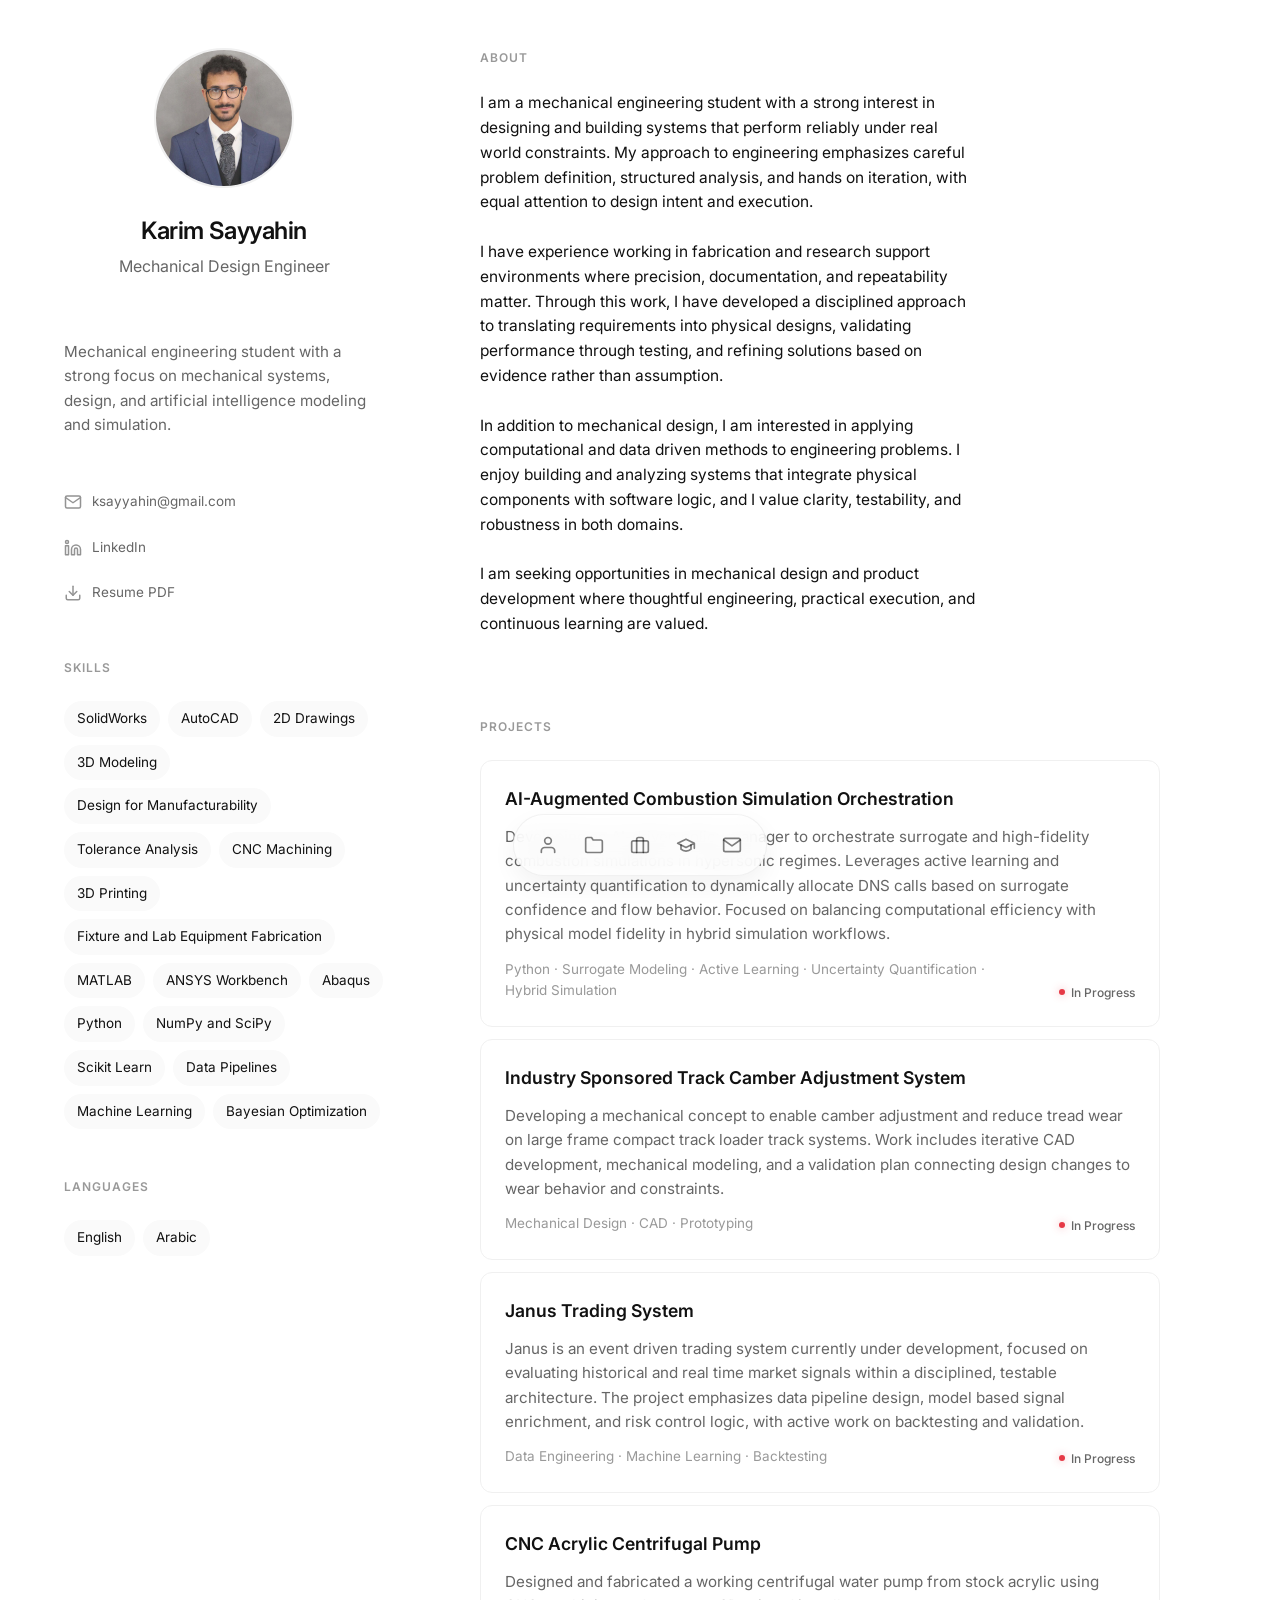
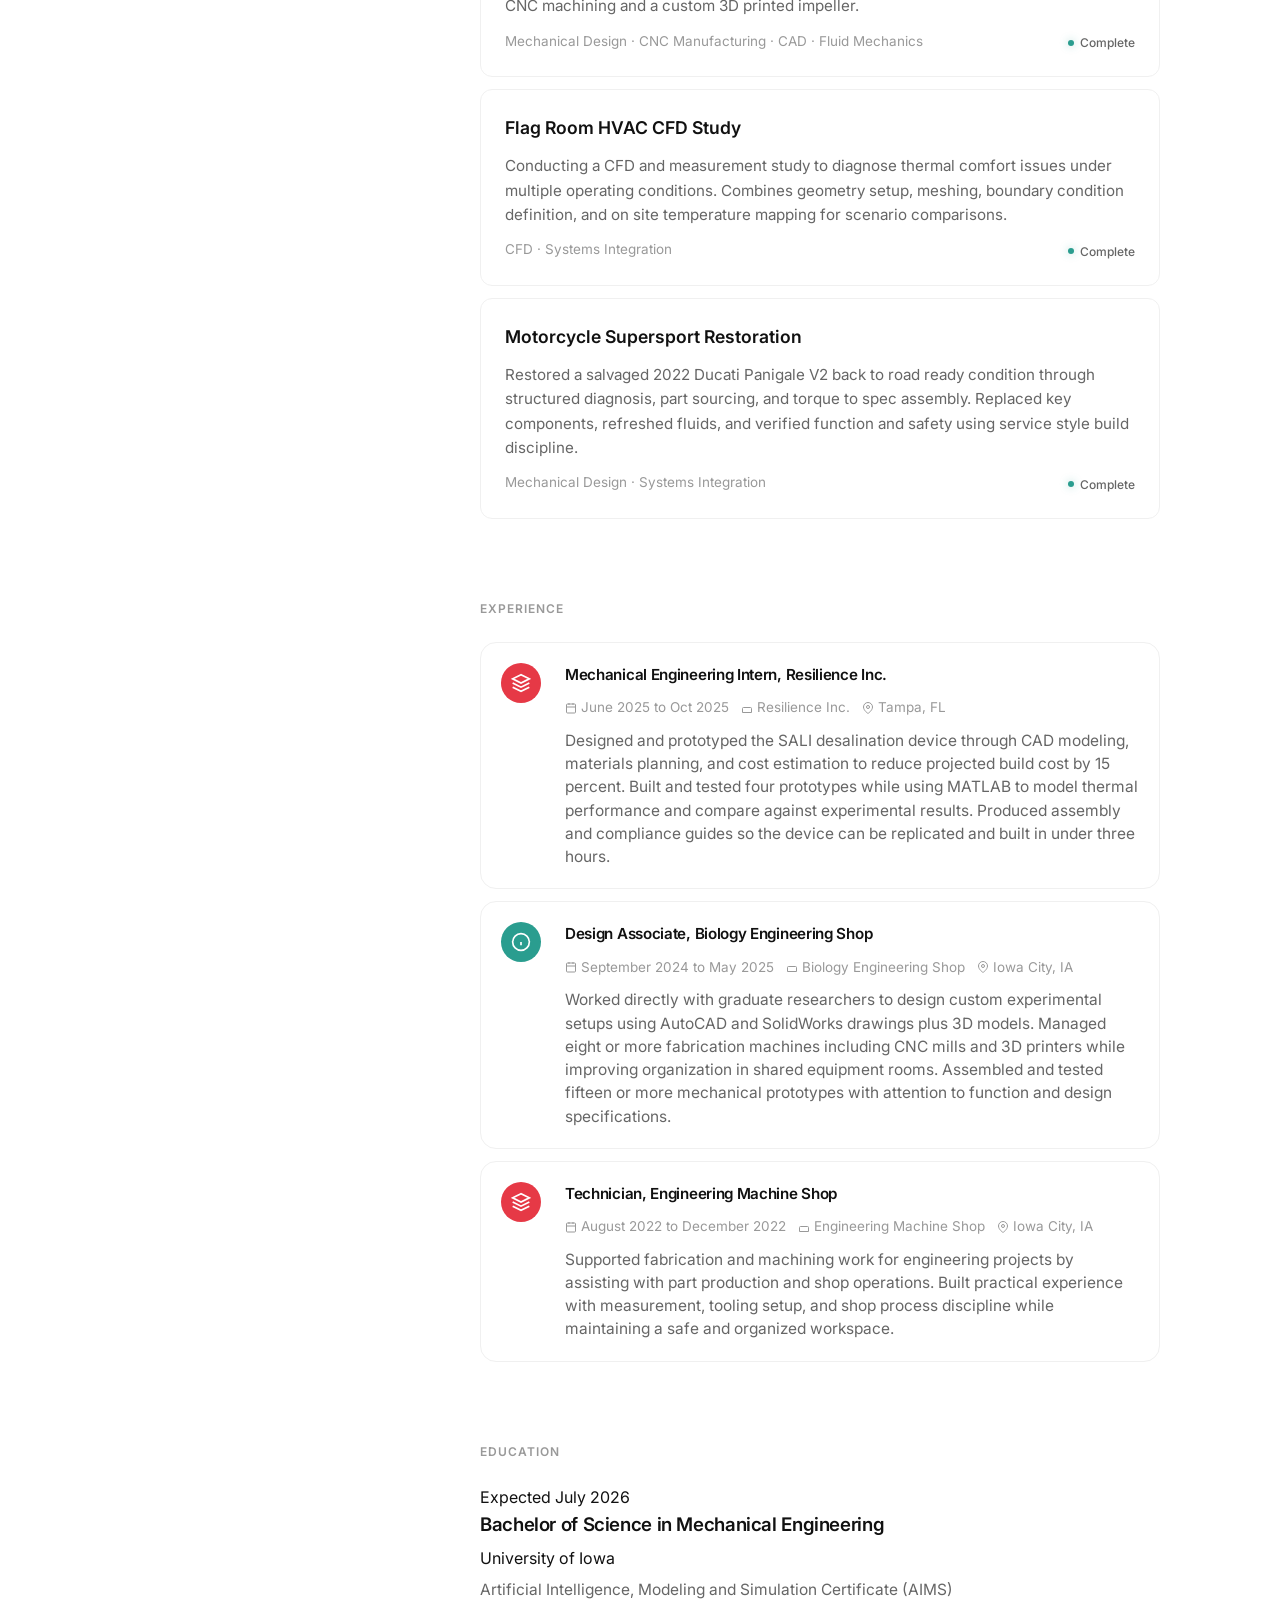
==== commit 911f79ce: "Add CNC Acrylic Pump project card & update titles" ====
--- a/index.html
+++ b/index.html
@@ -151,7 +151,7 @@
 
           <a href="#" class="project-card">
             <div class="project-header">
-              <span class="project-title">Industry Sponsored track camber adjustment system</span>
+              <span class="project-title">Industry Sponsored Track Camber Adjustment System</span>
               <span class="project-year"></span>
             </div>
             <p class="project-desc">Developing a mechanical concept to enable camber adjustment and reduce tread wear on
@@ -178,6 +178,19 @@
             <div class="project-status status-progress">
               <span class="status-dot"></span>
               In Progress
+            </div>
+          </a>
+
+          <a href="projects/cnc-acrylic-pump/" class="project-card">
+            <div class="project-header">
+              <span class="project-title">CNC Acrylic Centrifugal Pump</span>
+              <span class="project-year"></span>
+            </div>
+            <p class="project-desc">Designed and fabricated a working centrifugal water pump from stock acrylic using CNC machining and a custom 3D printed impeller.</p>
+            <div class="project-tags">Mechanical Design · CNC Manufacturing · CAD · Fluid Mechanics</div>
+            <div class="project-status status-complete">
+              <span class="status-dot"></span>
+              Complete
             </div>
           </a>
 
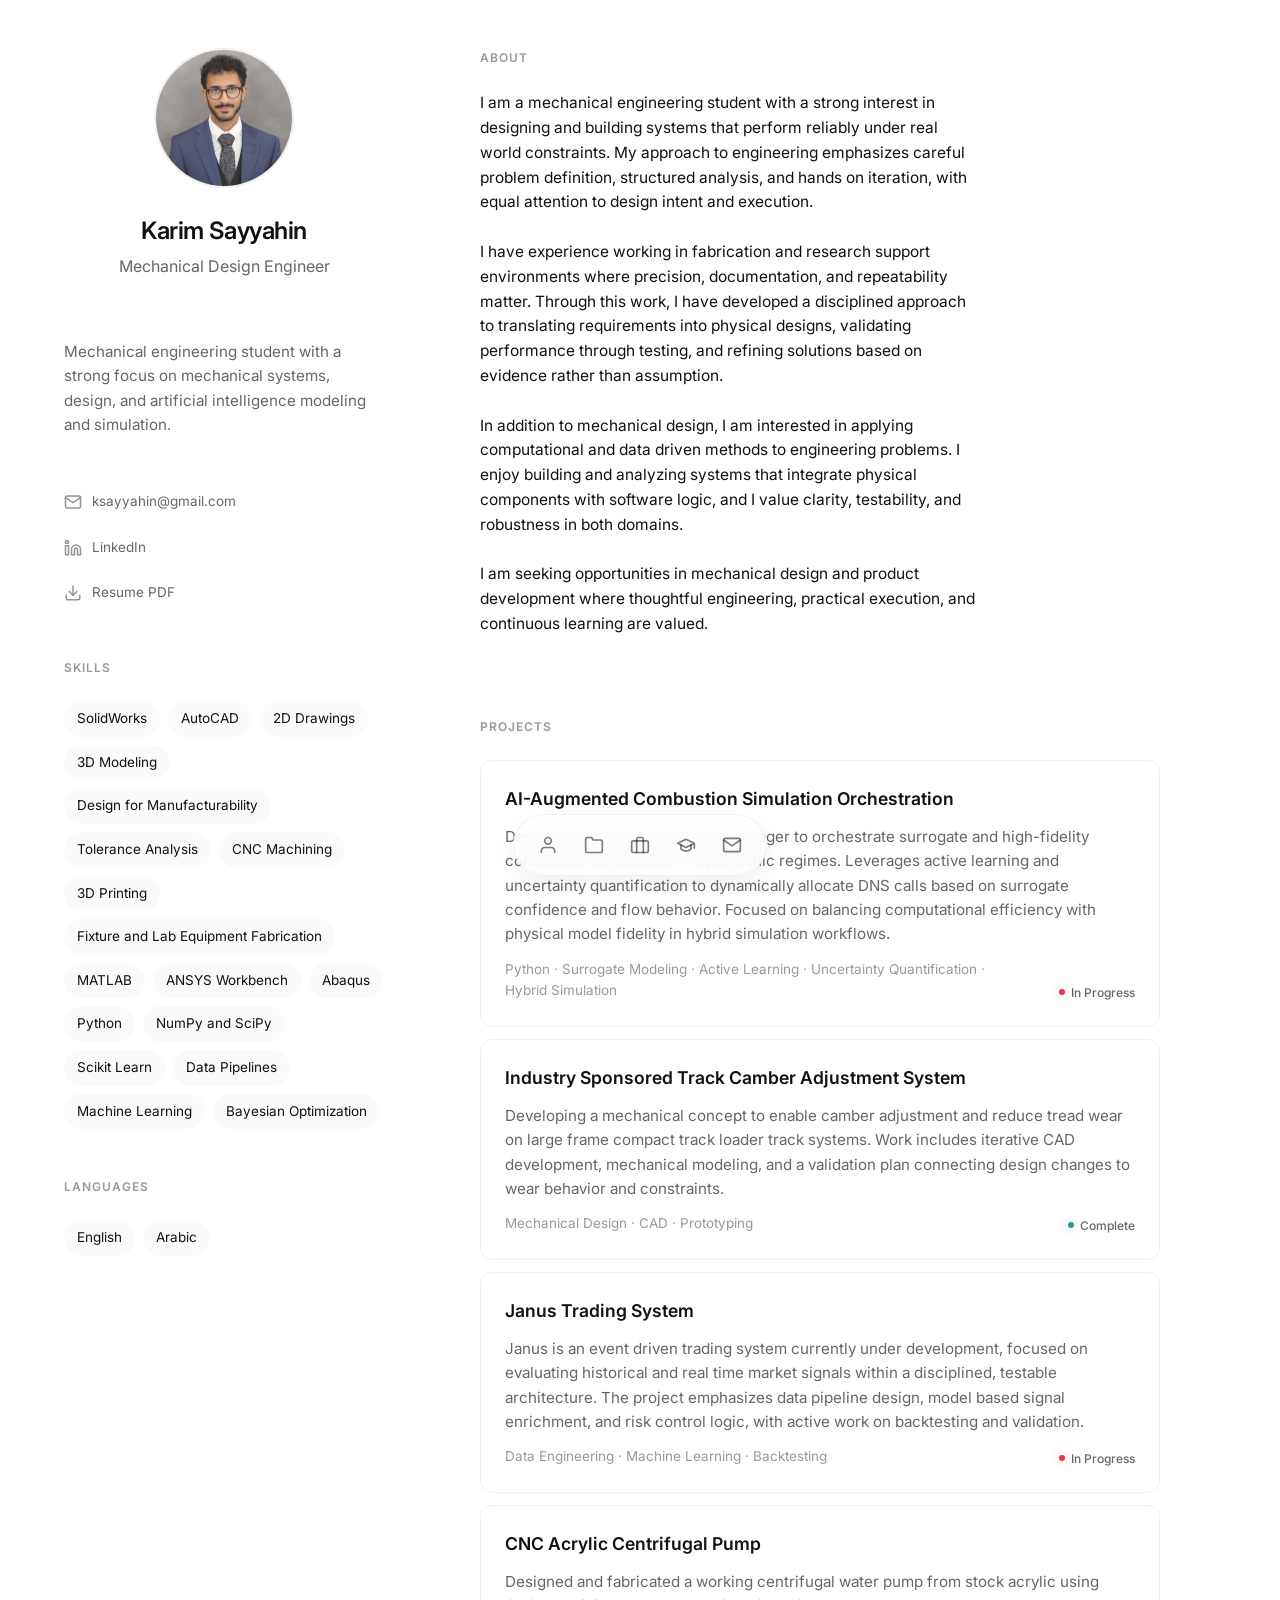
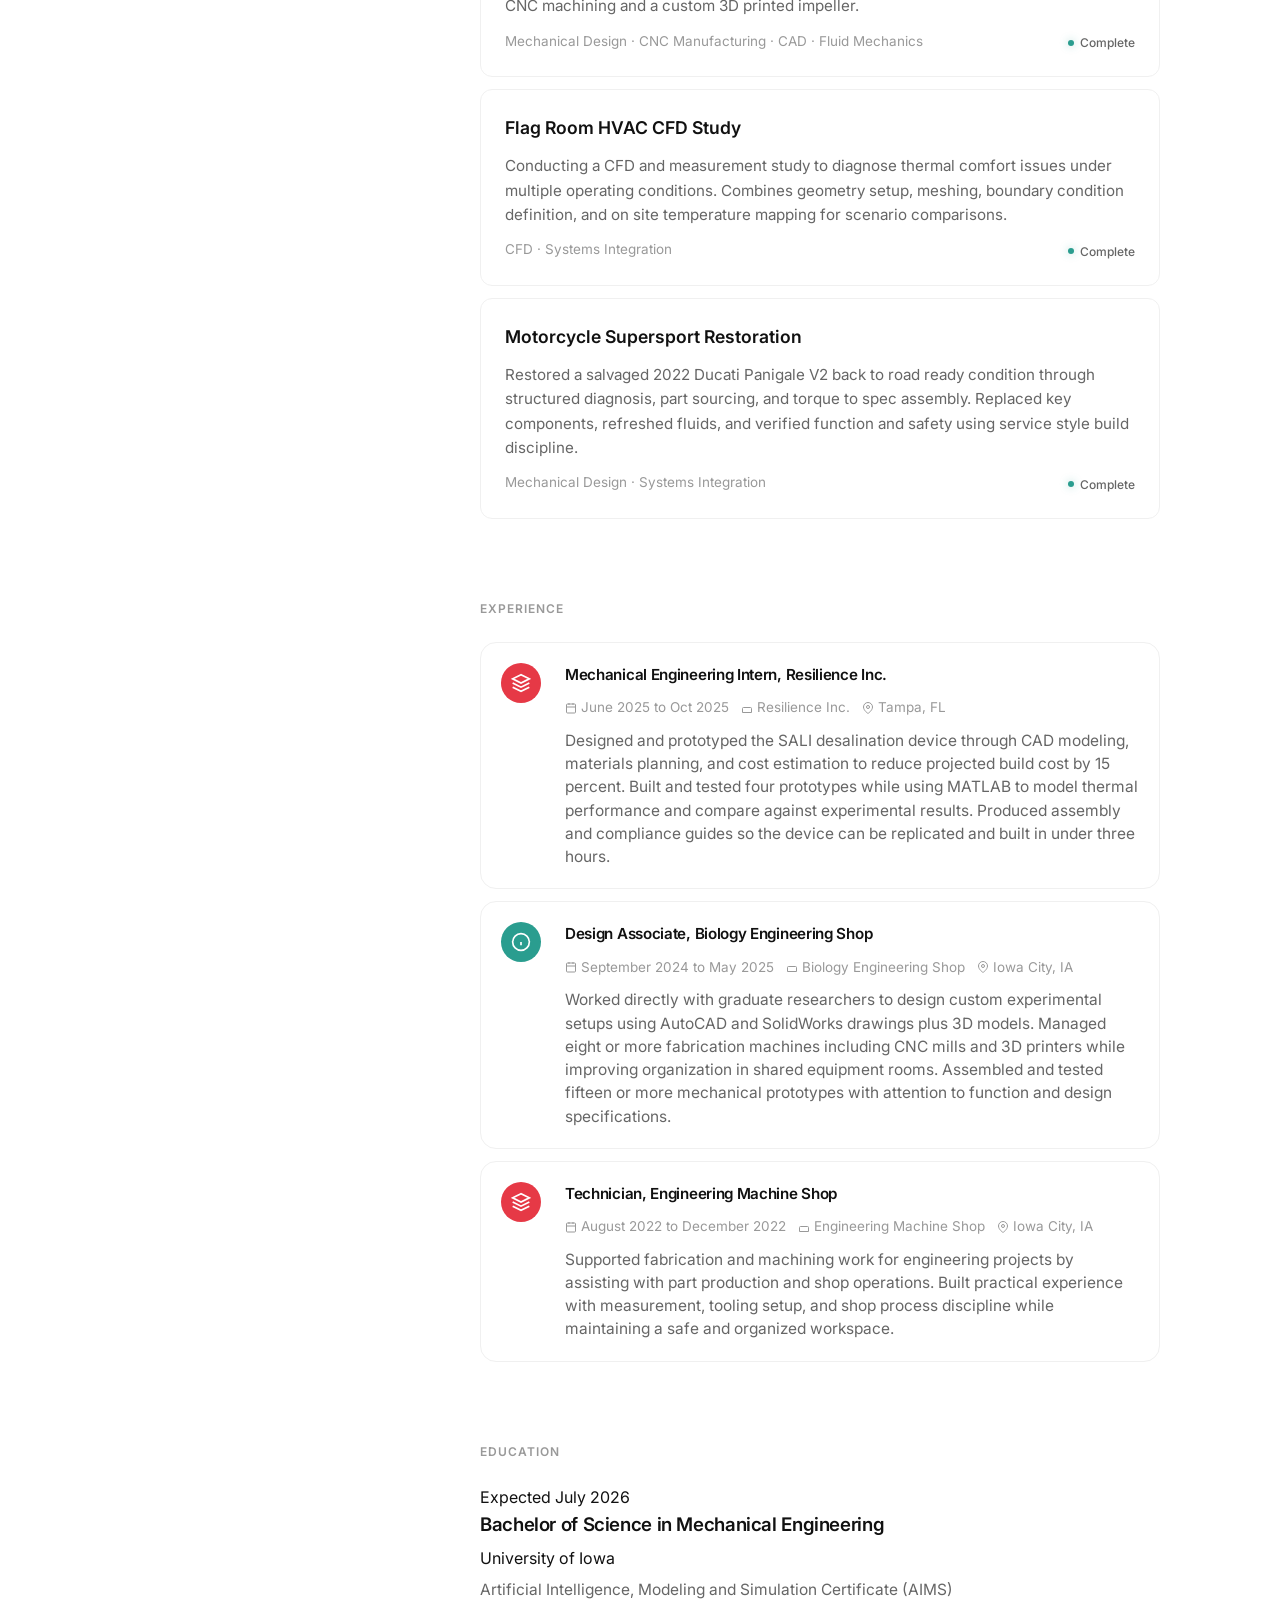
==== commit 8c7c82c1: "Update Track Camber Adjustment System project status to completed" ====
--- a/index.html
+++ b/index.html
@@ -158,9 +158,9 @@
               large frame compact track loader track systems. Work includes iterative CAD development, mechanical
               modeling, and a validation plan connecting design changes to wear behavior and constraints.</p>
             <div class="project-tags">Mechanical Design · CAD · Prototyping</div>
-            <div class="project-status status-progress">
-              <span class="status-dot"></span>
-              In Progress
+            <div class="project-status status-complete">
+              <span class="status-dot"></span>
+              Complete
             </div>
           </a>
 
@@ -186,7 +186,8 @@
               <span class="project-title">CNC Acrylic Centrifugal Pump</span>
               <span class="project-year"></span>
             </div>
-            <p class="project-desc">Designed and fabricated a working centrifugal water pump from stock acrylic using CNC machining and a custom 3D printed impeller.</p>
+            <p class="project-desc">Designed and fabricated a working centrifugal water pump from stock acrylic using
+              CNC machining and a custom 3D printed impeller.</p>
             <div class="project-tags">Mechanical Design · CNC Manufacturing · CAD · Fluid Mechanics</div>
             <div class="project-status status-complete">
               <span class="status-dot"></span>
--- a/css/styles.css
+++ b/css/styles.css
@@ -815,4 +815,89 @@
         min-height: 420px;
         height: 420px;
     }
-}+}
+
+/* Engineering Data Table */
+.engineering-table-container {
+    overflow-x: auto;
+    margin-bottom: var(--space-md);
+    border: 1px solid var(--border-color);
+    border-radius: 8px;
+    background: var(--card-bg);
+}
+
+.engineering-table {
+    width: 100%;
+    border-collapse: collapse;
+    font-size: 0.95rem;
+    text-align: left;
+}
+
+.engineering-table th,
+.engineering-table td {
+    padding: 12px 16px;
+    border-bottom: 1px solid var(--border-color);
+}
+
+.engineering-table th {
+    font-weight: 600;
+    color: var(--text-secondary);
+    background-color: rgba(255, 255, 255, 0.02);
+}
+
+@media (prefers-color-scheme: light) {
+    .engineering-table th {
+        background-color: rgba(0, 0, 0, 0.02);
+    }
+}
+
+.engineering-table tr:last-child td {
+    border-bottom: none;
+}
+
+/* Specific Media Layouts */
+.media-container {
+    width: 100%;
+    margin-bottom: var(--space-xs);
+    border-radius: 12px;
+    overflow: hidden;
+    border: 1px solid var(--border-color);
+    background: var(--card-hover);
+    display: flex;
+    align-items: center;
+    justify-content: center;
+}
+
+.media-container img,
+.media-container video {
+    width: 100%;
+    height: auto;
+    max-height: 700px;
+    object-fit: cover;
+    display: block;
+}
+
+.gallery-item .media-container {
+    aspect-ratio: 4/3;
+    max-height: none;
+}
+
+.gallery-item .media-container img,
+.gallery-item .media-container video {
+    width: 100%;
+    height: 100%;
+    object-fit: cover;
+    max-height: none;
+}
+
+.media-wide {
+    margin: var(--space-lg) 0;
+    height: 600px; /* Force consistent box height */
+}
+.media-wide img,
+.media-wide video {
+    width: 100% !important;
+    height: 100% !important;
+    object-fit: cover !important;
+    max-height: none !important;
+}
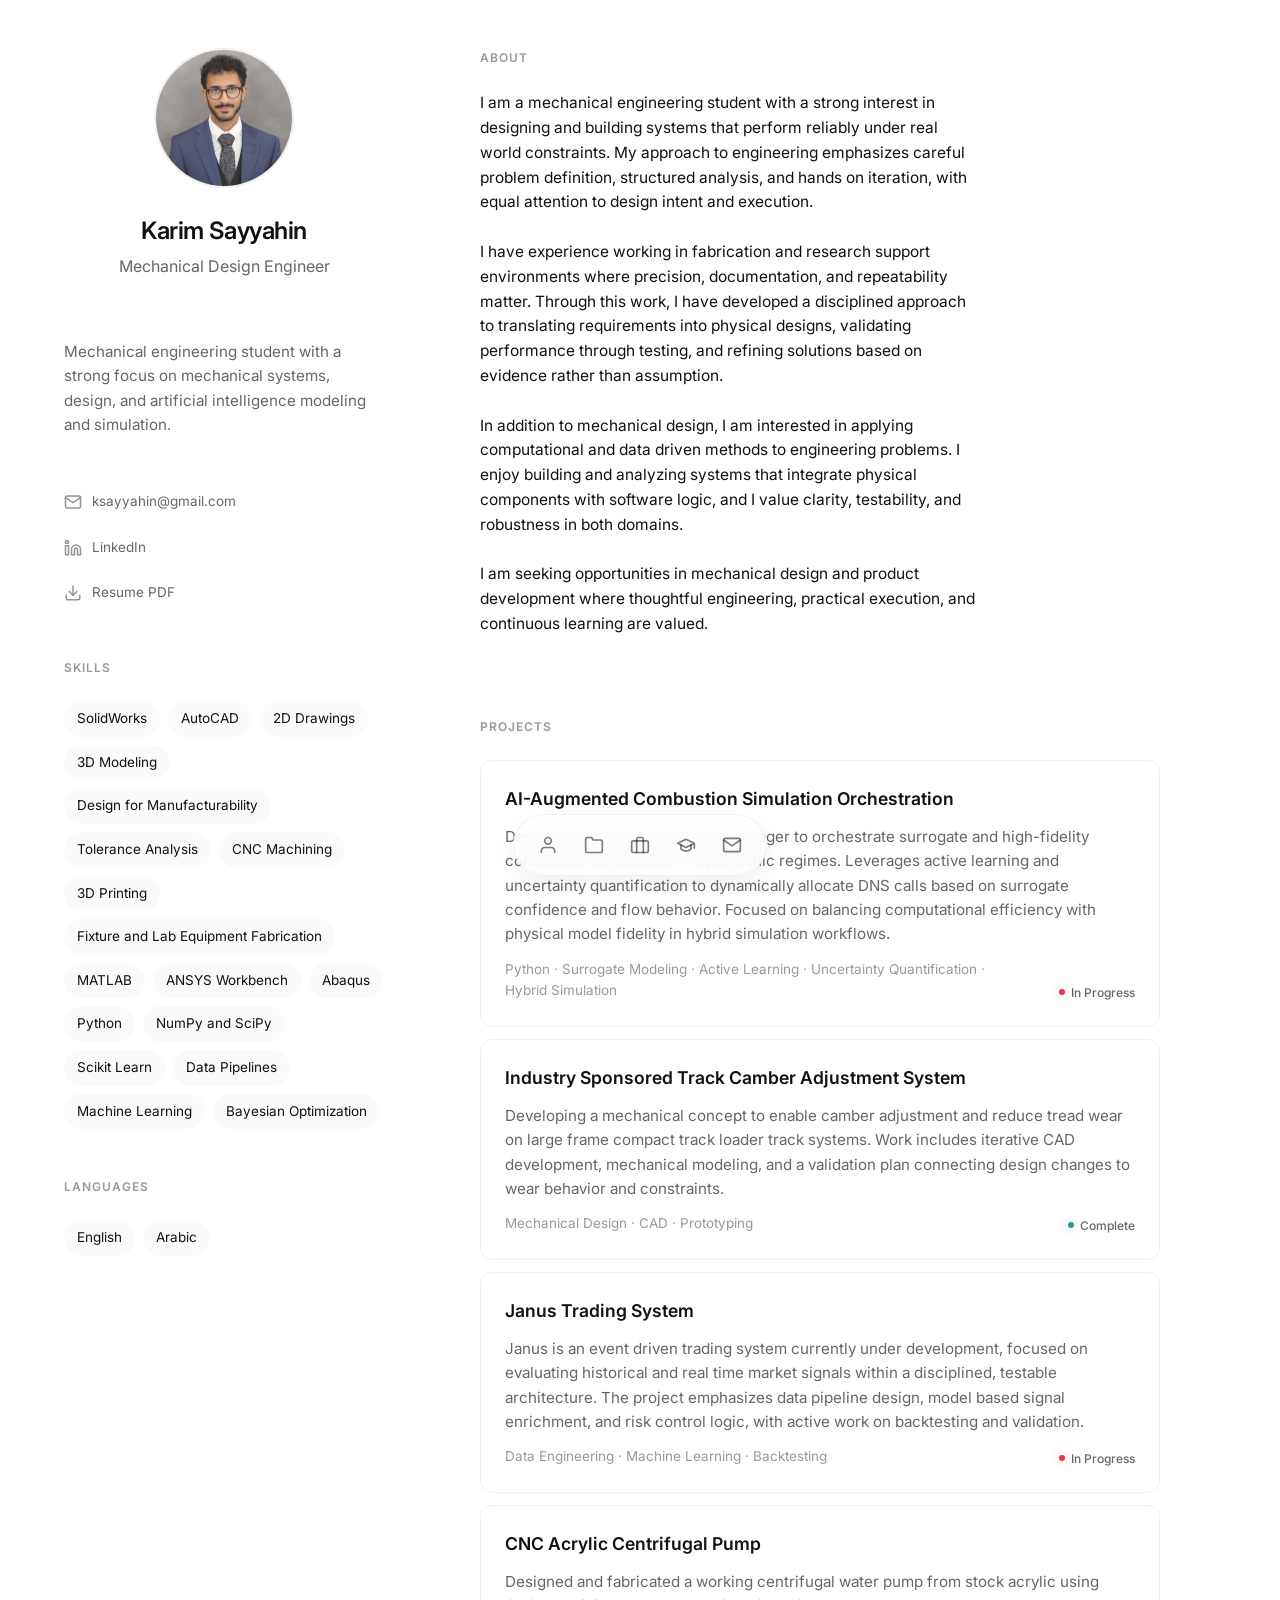
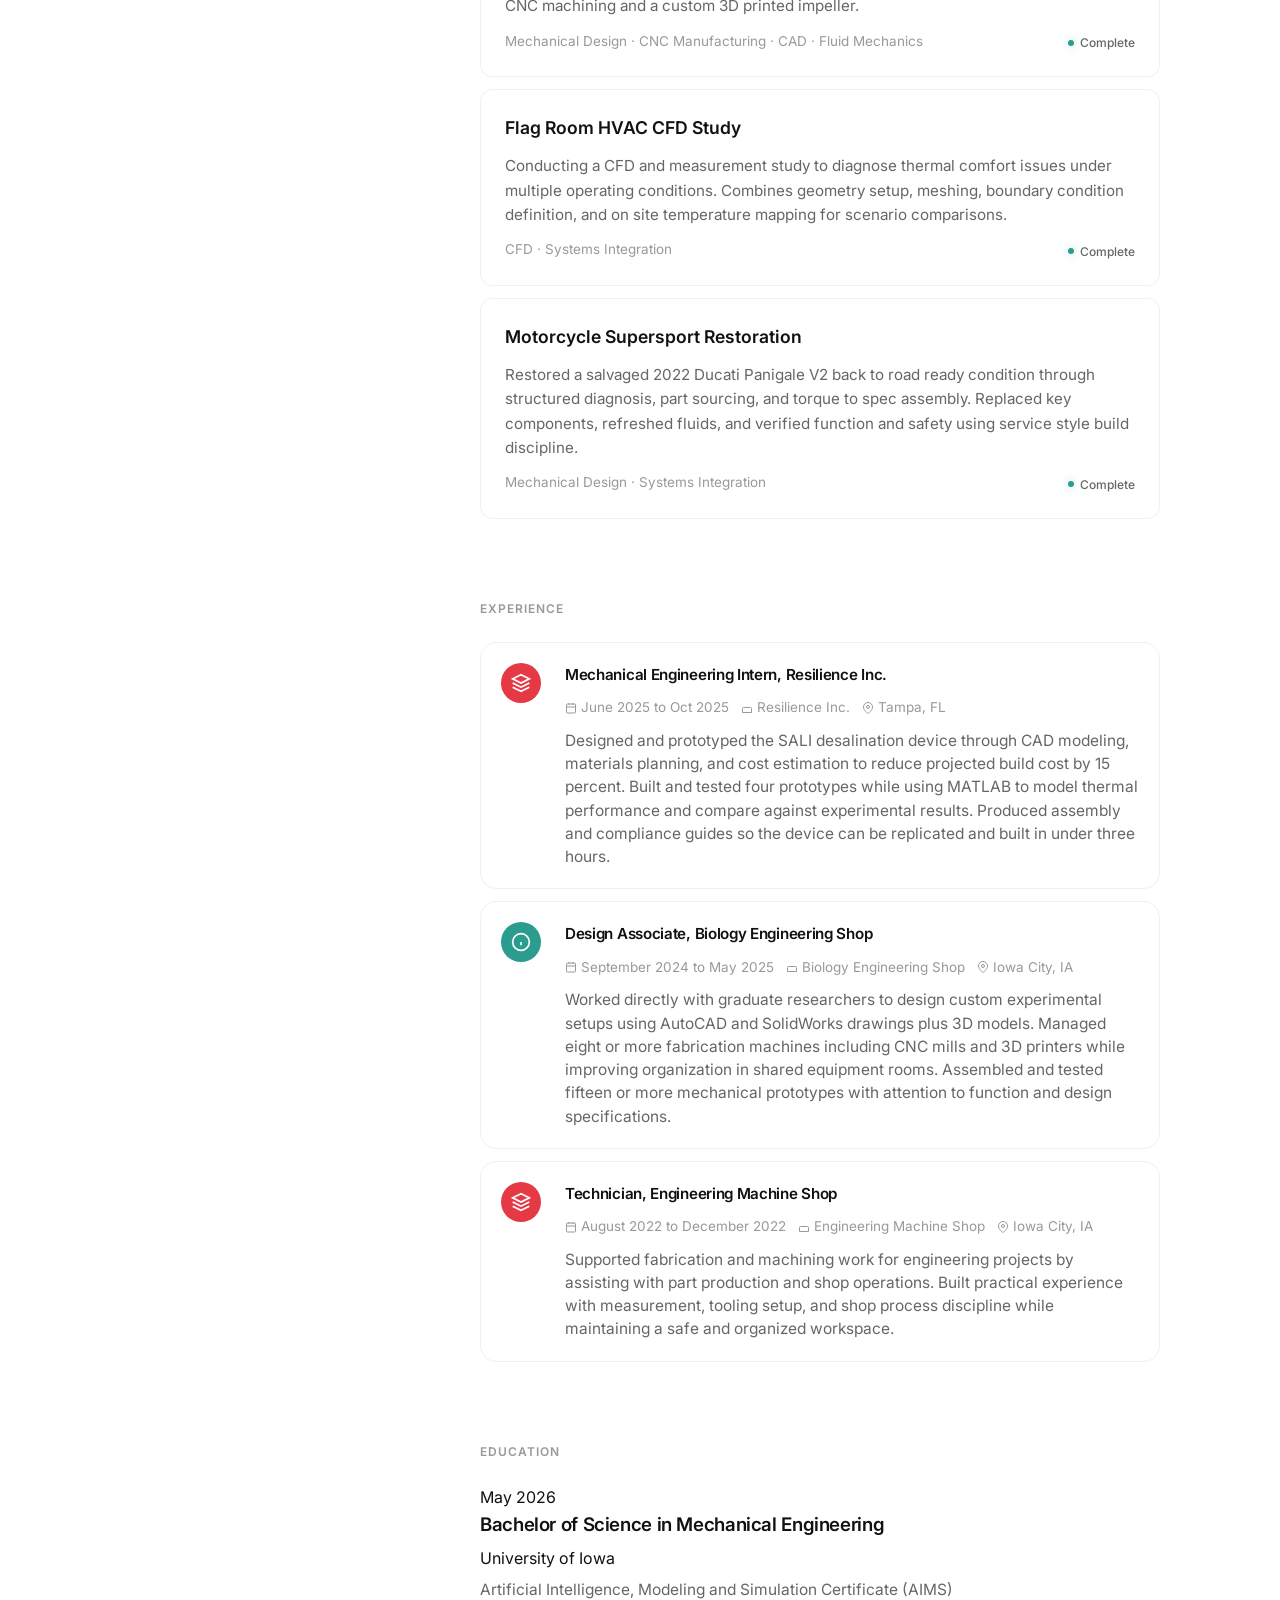
==== commit 6b5f2ae3: "Update education graduation date to May 2026" ====
--- a/index.html
+++ b/index.html
@@ -376,7 +376,7 @@
 
         <div class="experience-group">
           <div class="experience-item">
-            <div class="exp-date">Expected July 2026</div>
+            <div class="exp-date">May 2026</div>
             <div class="exp-content">
               <h3>Bachelor of Science in Mechanical Engineering</h3>
               <p class="exp-company">University of Iowa</p>
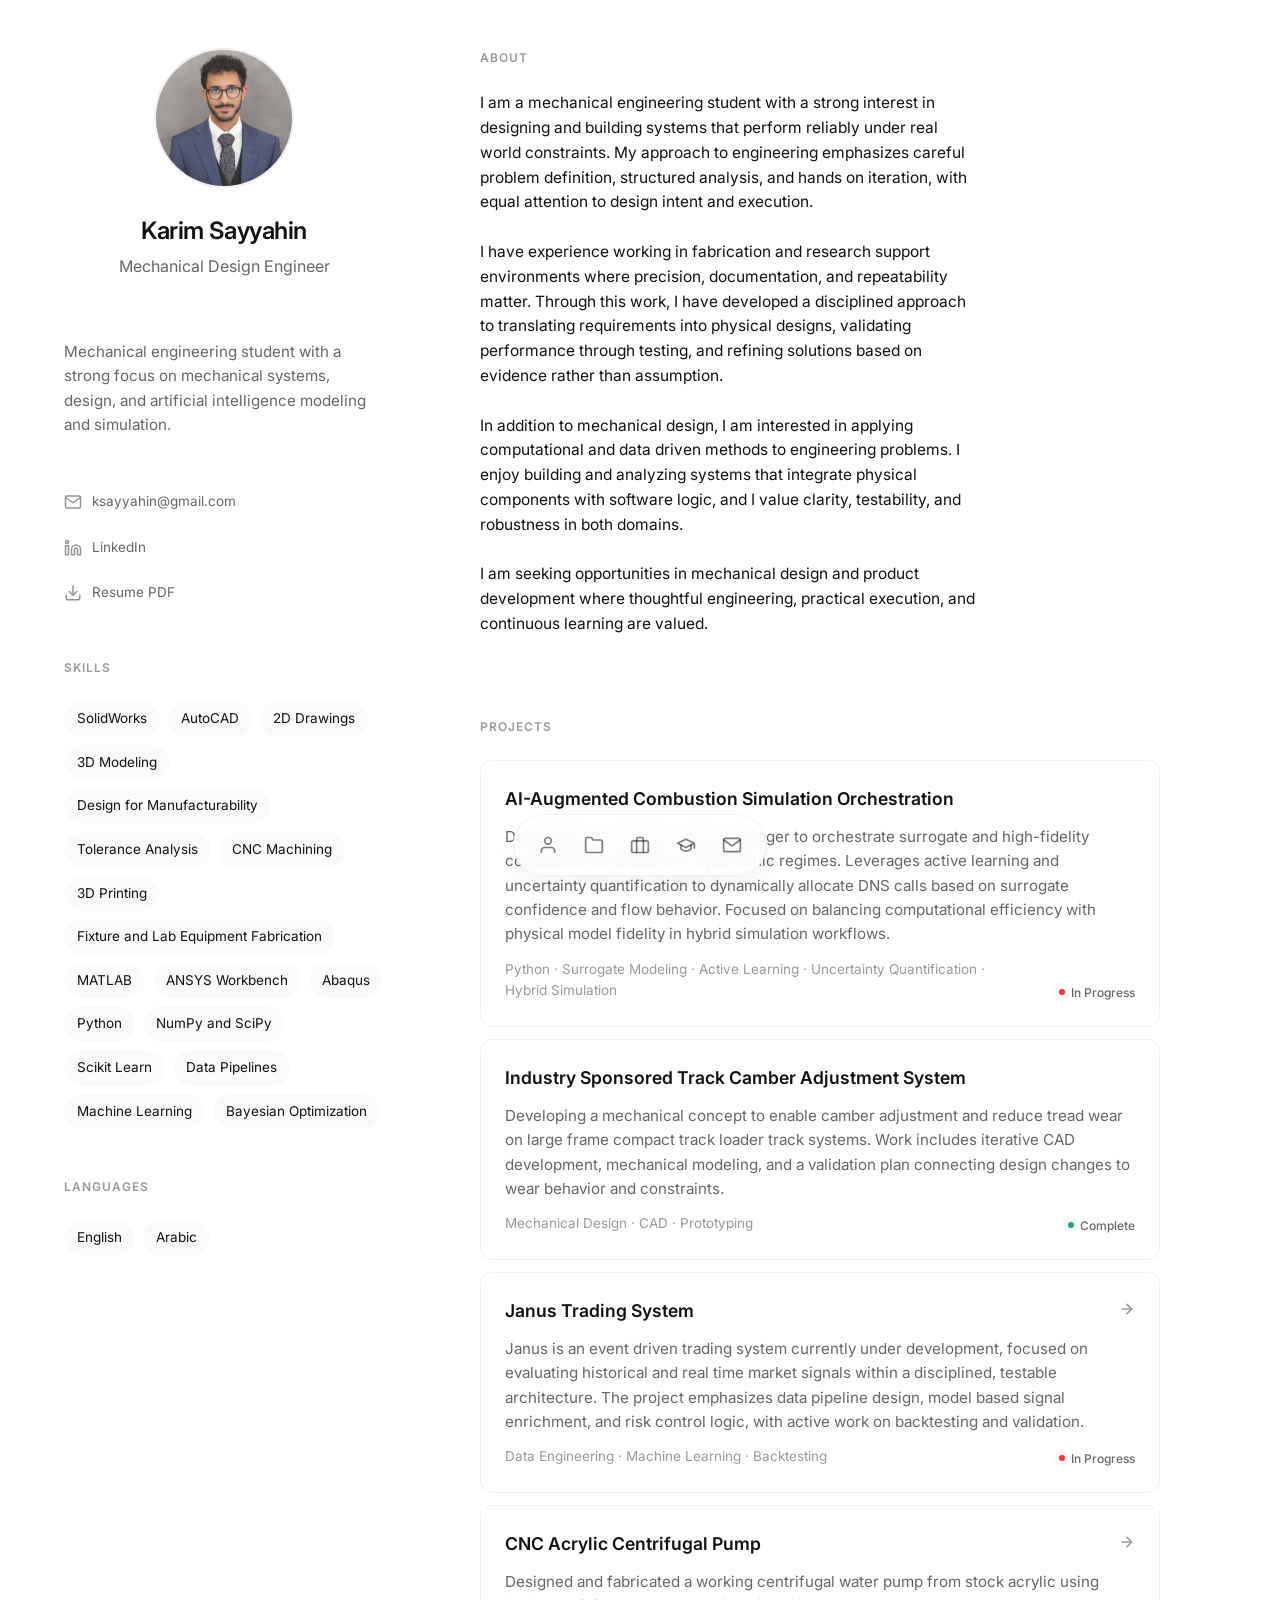
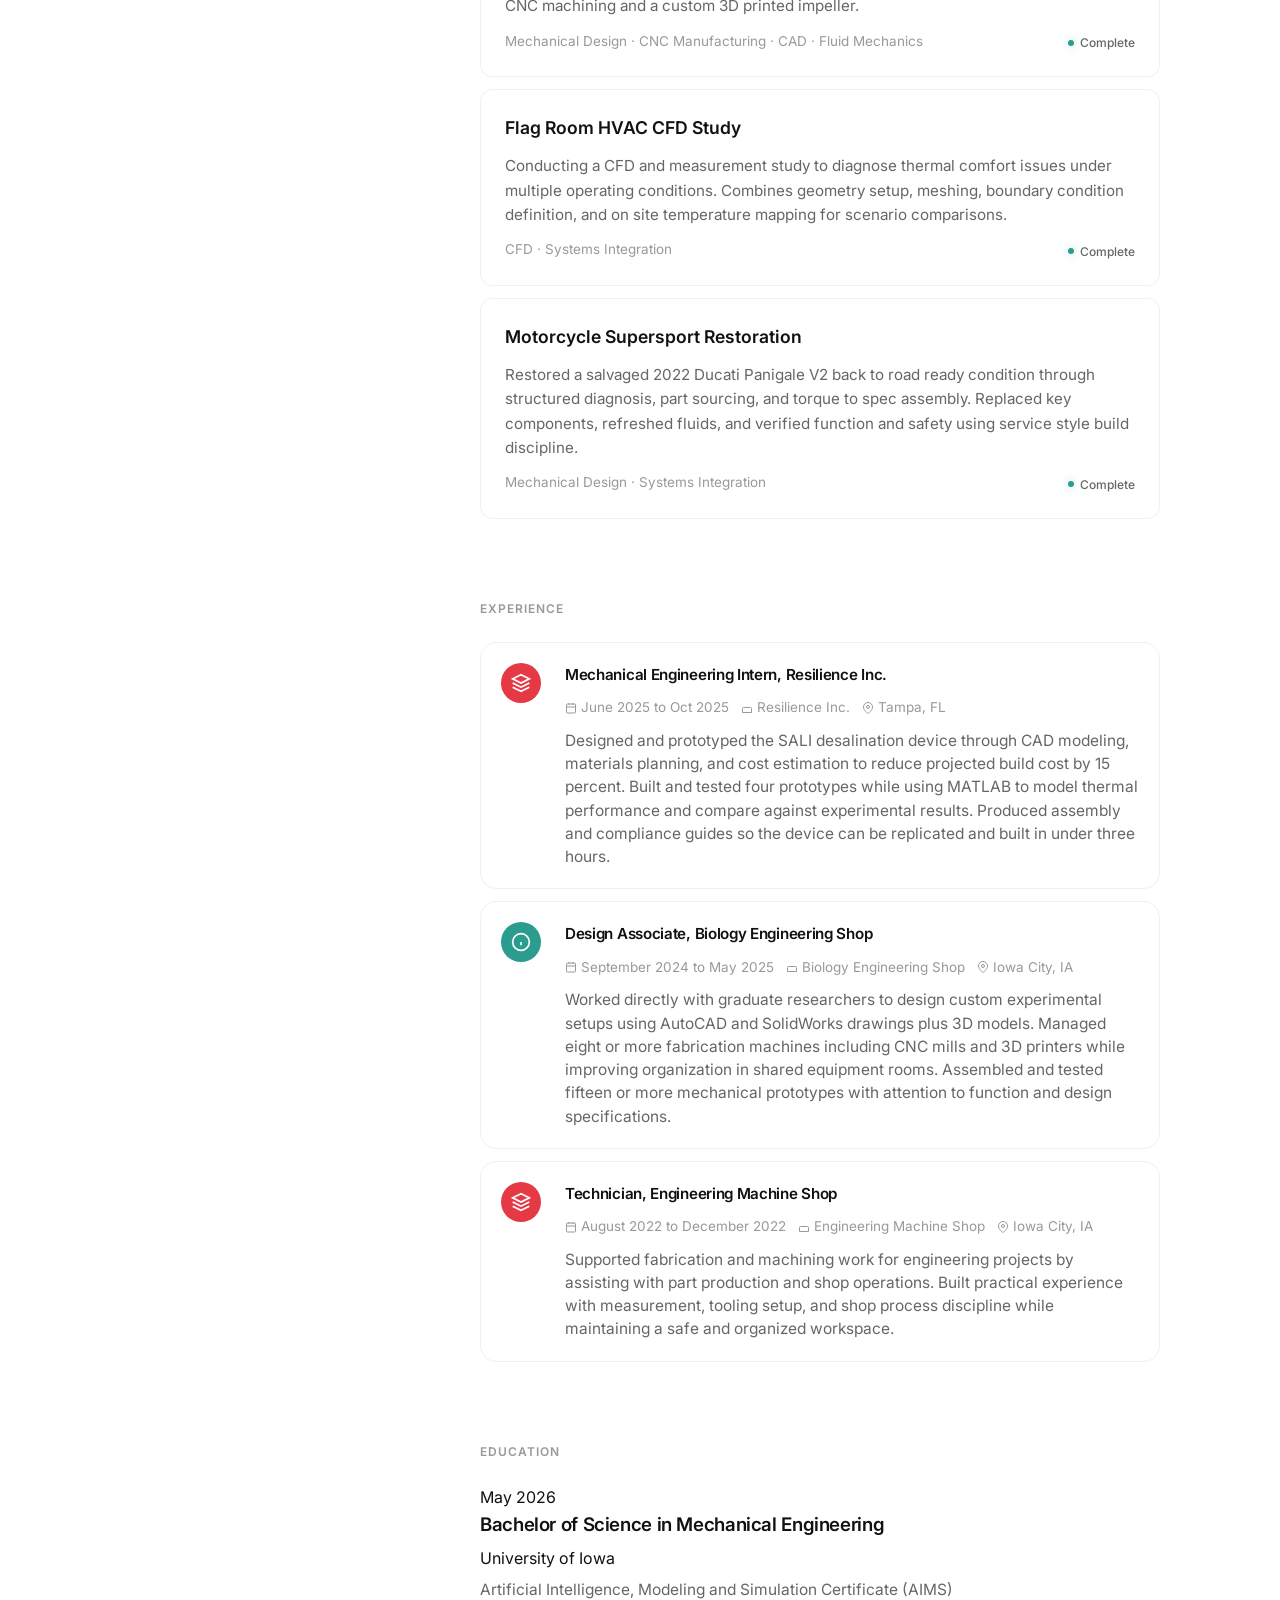
==== commit c075e214: "Add right arrow indicator and hover animations to Janus and CNC Pump project cards" ====
--- a/index.html
+++ b/index.html
@@ -168,7 +168,10 @@
           <a href="/projects/janus-trading-system" class="project-card">
             <div class="project-header">
               <span class="project-title">Janus Trading System</span>
-              <span class="project-year"></span>
+              <svg class="project-arrow" viewBox="0 0 24 24" fill="none" stroke="currentColor" stroke-width="2.5" stroke-linecap="round" stroke-linejoin="round">
+                <line x1="5" y1="12" x2="19" y2="12"></line>
+                <polyline points="12 5 19 12 12 19"></polyline>
+              </svg>
             </div>
             <p class="project-desc">Janus is an event driven trading system currently under development, focused on
               evaluating historical and real time market signals within a disciplined, testable architecture. The
@@ -184,7 +187,10 @@
           <a href="projects/cnc-acrylic-pump/" class="project-card">
             <div class="project-header">
               <span class="project-title">CNC Acrylic Centrifugal Pump</span>
-              <span class="project-year"></span>
+              <svg class="project-arrow" viewBox="0 0 24 24" fill="none" stroke="currentColor" stroke-width="2.5" stroke-linecap="round" stroke-linejoin="round">
+                <line x1="5" y1="12" x2="19" y2="12"></line>
+                <polyline points="12 5 19 12 12 19"></polyline>
+              </svg>
             </div>
             <p class="project-desc">Designed and fabricated a working centrifugal water pump from stock acrylic using
               CNC machining and a custom 3D printed impeller.</p>
--- a/css/styles.css
+++ b/css/styles.css
@@ -268,6 +268,21 @@
     font-size: 13.5px;
     color: var(--text-tertiary);
     font-variant-numeric: tabular-nums;
+}
+
+.project-arrow {
+    width: 16px;
+    height: 16px;
+    color: var(--text-tertiary);
+    transition: transform 0.25s cubic-bezier(0.16, 1, 0.3, 1), color 0.2s ease;
+    flex-shrink: 0;
+    margin-top: 4px;
+    margin-left: 12px;
+}
+
+.project-card:hover .project-arrow {
+    color: var(--text-primary);
+    transform: translateX(4px);
 }
 
 .project-desc {
